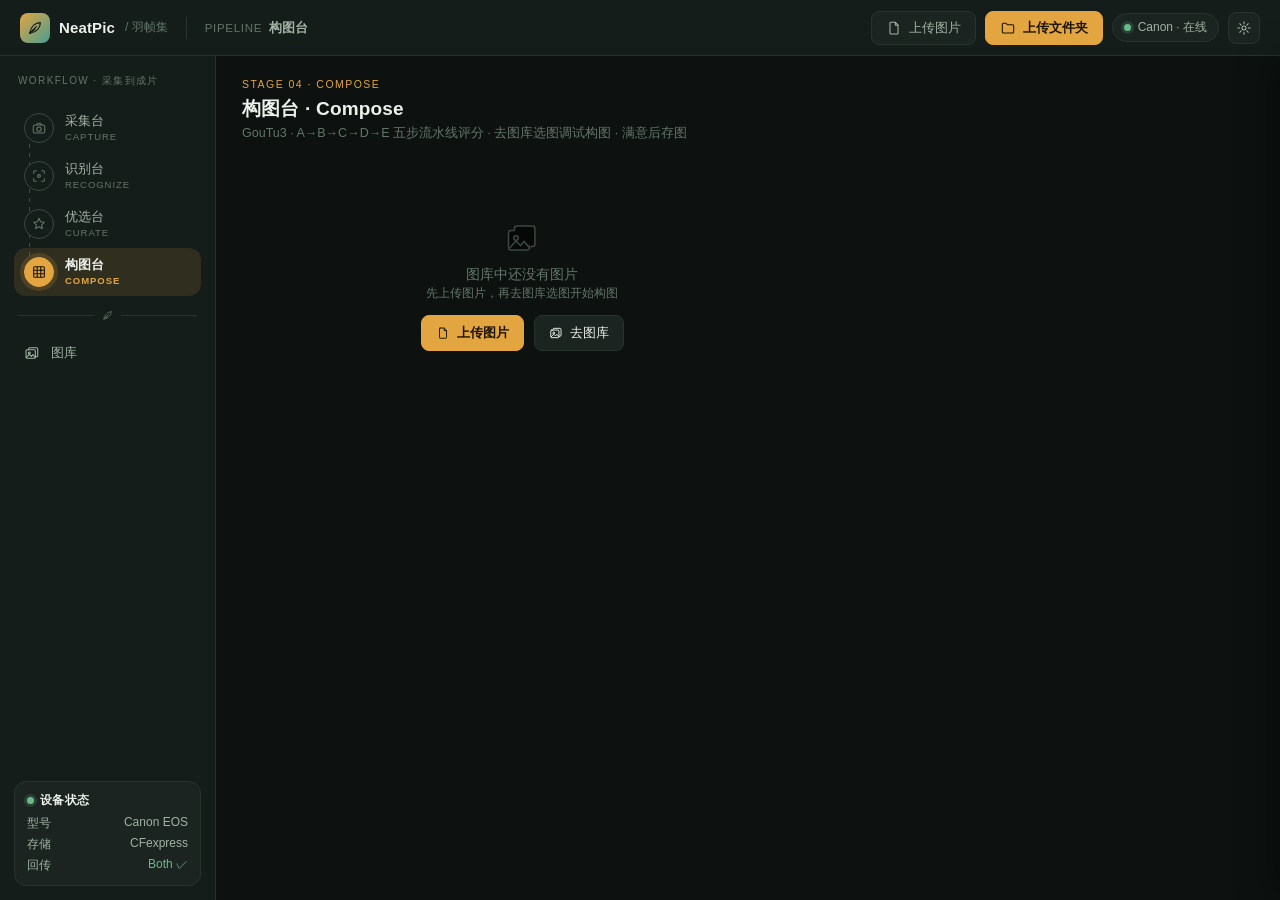
==== index.html @ 4dab313b "Refactor code structure for improved readability and maintainability" ====
<!DOCTYPE html>
<html lang="zh-CN">
<head>
<meta charset="UTF-8"/>
<meta name="viewport" content="width=device-width,initial-scale=1.0"/>
<title>NeatPic · 羽帧集</title>
<style>
:root{
  --bg:#0d1210; --surface:#151d1a; --surface-2:#1b2420; --surface-3:#222d27;
  --line:#28332e; --line-s:#3b4a42;
  --ink:#edf1ec; --ink-2:#a2b2a6; --ink-3:#63756a;
  --accent:#e2a53f; --accent-hover:#efb659; --accent-soft:rgba(226,165,63,.13); --accent-2:#4a9d92;
  --ok:#6bb98a; --warn:#e2a53f; --danger:#dd8272;
  --c-thirds:#e2735f; --c-golden:#e2a53f; --c-sym:#6bc98f; --c-diag:#5f9bd6;
  --r-sm:8px; --r-md:12px; --r-lg:18px;
  --sh1:0 1px 2px rgba(0,0,0,.35),0 8px 24px rgba(0,0,0,.38);
  --font:-apple-system,"PingFang SC","Microsoft YaHei","Segoe UI",Roboto,sans-serif;
  --mono:"SF Mono",ui-monospace,Menlo,Consolas,monospace;
}
*{box-sizing:border-box;margin:0;padding:0;}
html,body{height:100%;overflow:hidden;}
body{font-family:var(--font);background:var(--bg);color:var(--ink);font-size:14px;-webkit-font-smoothing:antialiased;}
button{font-family:inherit;cursor:pointer;border:none;background:none;color:inherit;}
input,select{font-family:inherit;}
svg{display:block;}
.ic{width:16px;height:16px;stroke:currentColor;fill:none;stroke-width:1.6;stroke-linecap:round;stroke-linejoin:round;flex-shrink:0;}
::selection{background:rgba(226,165,63,.32);color:var(--ink);}
:focus-visible{outline:2px solid var(--accent);outline-offset:2px;border-radius:4px;}
::-webkit-scrollbar{width:9px;height:9px;}
::-webkit-scrollbar-track{background:transparent;}
::-webkit-scrollbar-thumb{background:var(--surface-3);border-radius:5px;border:2px solid var(--bg);}
::-webkit-scrollbar-thumb:hover{background:var(--line-s);}
@media (prefers-reduced-motion:reduce){
  *{animation-duration:.001s!important;transition-duration:.001s!important;}
}

/* ── app shell ── */
.app{display:grid;grid-template-rows:56px 1fr;height:100vh;}

/* ── topbar ── */
.topbar{display:flex;align-items:center;gap:16px;padding:0 20px;
  background:var(--surface);border-bottom:1px solid var(--line);z-index:20;}
.brand{display:flex;align-items:center;gap:9px;text-decoration:none;color:var(--ink);}
.brand-logo{height:30px;width:auto;display:block;border-radius:7px;}
.brand-logo-fallback{width:30px;height:30px;border-radius:8px;
  background:linear-gradient(135deg,var(--accent),var(--accent-2));
  display:grid;place-items:center;color:#12180f;}
.brand-logo-fallback .ic{width:16px;height:16px;stroke:#12180f;stroke-width:1.8;}
.brand-name{font-weight:700;font-size:15px;letter-spacing:.01em;}
.brand-sub{color:var(--ink-3);font-size:12px;margin-left:1px;}
.topbar-div{width:1px;align-self:center;height:22px;background:var(--line);margin:0 2px;}
.session-tag{display:flex;align-items:center;gap:7px;font-size:11.5px;color:var(--ink-3);
  letter-spacing:.06em;text-transform:uppercase;}
.session-tag b{color:var(--ink-2);font-weight:600;letter-spacing:0;text-transform:none;font-size:13px;}

.top-r{margin-left:auto;display:flex;align-items:center;gap:9px;}
.upload-btn{display:flex;align-items:center;gap:7px;padding:7px 14px;
  border-radius:var(--r-sm);border:1px solid var(--line);background:var(--surface-2);
  color:var(--ink-2);font-size:13px;transition:.15s;}
.upload-btn:hover{border-color:var(--line-s);color:var(--ink);}
.upload-btn.pri{background:var(--accent);border-color:var(--accent);color:#1a1305;font-weight:600;}
.upload-btn.pri:hover{background:var(--accent-hover);}
.upload-btn.pri .ic{stroke:#1a1305;}
.dev-badge{display:flex;align-items:center;gap:7px;font-size:12px;color:var(--ink-2);
  background:var(--surface-2);padding:5px 11px;border-radius:999px;border:1px solid var(--line);}
.icon-btn{width:32px;height:32px;border-radius:8px;border:1px solid var(--line);
  background:var(--surface-2);color:var(--ink-2);display:grid;place-items:center;}
.icon-btn:hover{border-color:var(--line-s);color:var(--ink);}

.dot{width:7px;height:7px;border-radius:50%;background:var(--ink-3);flex-shrink:0;}
.dot.on{background:var(--ok);box-shadow:0 0 0 3px rgba(107,185,138,.18);}
.dot.busy{background:var(--warn);box-shadow:0 0 0 3px rgba(226,165,63,.2);animation:blink 1.2s infinite;}
@keyframes blink{50%{opacity:.35;}}

/* ── main ── */
.main{display:grid;grid-template-columns:216px 1fr;overflow:hidden;}

/* ── sidebar : flight-path stepper ── */
.sidebar{background:var(--surface);border-right:1px solid var(--line);
  padding:18px 14px 14px;display:flex;flex-direction:column;gap:4px;}

.rail-eyebrow{font-size:10px;letter-spacing:.14em;text-transform:uppercase;color:var(--ink-3);
  padding:0 4px 12px;}

.flow-rail{position:relative;display:flex;flex-direction:column;}
.flow-rail::before{
  content:"";position:absolute;left:15px;top:22px;bottom:22px;width:1px;
  background:repeating-linear-gradient(to bottom,var(--line-s) 0 4px,transparent 4px 9px);
}
.flow-step{display:flex;align-items:center;gap:11px;width:100%;text-align:left;
  padding:9px 6px;border-radius:var(--r-md);position:relative;z-index:1;
  color:var(--ink-3);transition:color .15s,background .15s;}
.flow-step:hover{background:var(--surface-2);color:var(--ink-2);}
.fs-node{width:30px;height:30px;border-radius:50%;flex-shrink:0;
  background:var(--surface);border:1.5px solid var(--line-s);
  display:grid;place-items:center;color:var(--ink-3);transition:.15s;}
.flow-step .ic{width:15px;height:15px;}
.fs-labels{display:flex;flex-direction:column;line-height:1.28;min-width:0;}
.fs-cn{font-size:13px;color:var(--ink-2);font-weight:500;white-space:nowrap;overflow:hidden;text-overflow:ellipsis;}
.fs-en{font-size:9.5px;letter-spacing:.1em;text-transform:uppercase;color:var(--ink-3);margin-top:1px;}

.flow-step.active{background:var(--accent-soft);}
.flow-step.active .fs-node{background:var(--accent);border-color:var(--accent);color:#1a1305;
  box-shadow:0 0 0 4px rgba(226,165,63,.16);}
.flow-step.active .fs-cn{color:var(--ink);font-weight:700;}
.flow-step.active .fs-en{color:var(--accent);}

.nav-sep{display:flex;align-items:center;gap:8px;margin:10px 4px;color:var(--line-s);}
.nav-sep::before,.nav-sep::after{content:"";flex:1;height:1px;background:var(--line);}
.nav-sep .ic{width:11px;height:11px;stroke:var(--ink-3);}

.nav-btn{display:flex;align-items:center;gap:11px;padding:9px 10px;
  border-radius:var(--r-md);color:var(--ink-2);width:100%;text-align:left;font-size:13px;}
.nav-btn .ic{width:16px;height:16px;}
.nav-btn:hover{background:var(--surface-2);color:var(--ink);}
.nav-btn.active{background:var(--accent-soft);color:var(--accent);font-weight:600;}

.sidebar .flex1{flex:1;}
.dev-card{background:var(--surface-2);border-radius:var(--r-md);
  padding:11px 12px;font-size:12px;color:var(--ink-2);border:1px solid var(--line);}
.dev-card .dct{color:var(--ink);font-weight:600;margin-bottom:7px;font-size:11.5px;
  letter-spacing:.04em;text-transform:uppercase;display:flex;align-items:center;gap:6px;}
.dcr{display:flex;justify-content:space-between;margin-top:4px;}

/* ── content ── */
.content{overflow:auto;padding:22px 26px;}
.ph{margin-bottom:18px;}
.ph .eyebrow{font-size:10.5px;letter-spacing:.14em;text-transform:uppercase;color:var(--accent);margin-bottom:6px;}
.ph h1{font-size:19px;font-weight:700;margin-bottom:3px;letter-spacing:.01em;}
.ph p{color:var(--ink-3);font-size:12.5px;}

/* ── card ── */
.card{background:var(--surface);border:1px solid var(--line);
  border-radius:var(--r-lg);box-shadow:var(--sh1);}
.card-h{padding:13px 16px;border-bottom:1px solid var(--line);
  display:flex;align-items:center;justify-content:space-between;gap:10px;}
.card-h h3{font-size:13.5px;font-weight:600;}
.card-h .hint{font-size:11.5px;color:var(--ink-3);}
.card-b{padding:15px 16px;}

/* ── buttons ── */
.btn{display:inline-flex;align-items:center;justify-content:center;gap:7px;
  padding:8px 14px;border-radius:var(--r-sm);border:1px solid var(--line);
  background:var(--surface-2);color:var(--ink);font-size:13px;transition:.15s;}
.btn:hover{border-color:var(--line-s);background:var(--surface-3);}
.btn .ic{width:14px;height:14px;}
.btn.pri{background:var(--accent);border-color:var(--accent);color:#1a1305;font-weight:600;}
.btn.pri:hover{background:var(--accent-hover);}
.btn.pri .ic{stroke:#1a1305;}
.btn.ok{background:var(--ok);border-color:var(--ok);color:#0e1f15;font-weight:600;}
.btn.ok .ic{stroke:#0e1f15;}
.btn.sm{padding:5px 10px;font-size:12px;}
.btn-row{display:flex;gap:8px;margin-top:10px;}
.btn-row .btn{flex:1;text-align:center;}

/* ── placeholder pages ── */
.placeholder{display:grid;place-items:center;height:60vh;}
.placeholder .box{text-align:center;max-width:420px;}
.placeholder .big-ic{width:44px;height:44px;stroke:var(--ink-3);stroke-width:1.3;opacity:.7;margin:0 auto 14px;}
.placeholder h2{font-size:16px;margin-bottom:7px;}
.placeholder p{color:var(--ink-3);line-height:1.75;font-size:13px;}
.placeholder code{color:var(--ink-2);background:var(--surface-2);padding:1px 6px;border-radius:5px;font-family:var(--mono);}
.tag-chip{display:inline-block;margin-top:12px;padding:4px 12px;border-radius:999px;
  background:var(--accent-soft);color:var(--accent);font-size:11.5px;border:1px solid rgba(226,165,63,.3);
  letter-spacing:.03em;}

.hidden{display:none!important;}

/* ================================================================
   图库台
   ================================================================ */
.drop-zone{
  border:2px dashed var(--line-s);border-radius:var(--r-lg);
  padding:36px 24px;text-align:center;color:var(--ink-3);font-size:13px;
  margin-bottom:18px;transition:border-color .2s,background .2s,color .2s;cursor:pointer;
}
.drop-zone:hover,.drop-zone.drag-over{
  border-color:var(--accent);background:var(--accent-soft);color:var(--accent);}
.drop-zone .dz-ic{width:32px;height:32px;margin:0 auto 8px;opacity:.75;stroke:currentColor;}
.drop-zone b{color:var(--ink-2);}
.drop-zone.drag-over b,.drop-zone:hover b{color:inherit;}

.gal-toolbar{display:flex;align-items:center;gap:10px;margin-bottom:12px;flex-wrap:wrap;}
.gal-toolbar h3{font-size:14px;font-weight:600;}
.gal-count{font-size:12px;color:var(--ink-3);}
.gal-spacer{flex:1;}
.gal-search{padding:6px 10px;border:1px solid var(--line);border-radius:var(--r-sm);
  background:var(--surface-2);font-size:12.5px;width:160px;color:var(--ink);}
.gal-search::placeholder{color:var(--ink-3);}
.gal-search:focus{outline:none;border-color:var(--accent);}

.gal-grid{
  display:grid;
  grid-template-columns:repeat(auto-fill,minmax(150px,1fr));
  gap:12px;
}
.gal-empty{grid-column:1/-1;text-align:center;padding:60px 0;color:var(--ink-3);font-size:13px;}

.gal-card{
  border-radius:var(--r-md);overflow:hidden;border:2px solid transparent;
  cursor:pointer;background:var(--surface-2);position:relative;
  box-shadow:var(--sh1);transition:border-color .15s,transform .15s;
}
.gal-card:hover{border-color:var(--line-s);transform:translateY(-1px);}
.gal-card.selected{border-color:var(--accent);}
.gal-card .gc-img{width:100%;aspect-ratio:4/3;object-fit:cover;display:block;background:var(--surface-2);}
.gal-card .gc-ph{width:100%;aspect-ratio:4/3;display:grid;place-items:center;
  font-size:11px;color:var(--ink-3);
  background:repeating-linear-gradient(45deg,var(--surface-2),var(--surface-2) 6px,var(--surface-3) 6px,var(--surface-3) 12px);}
.gal-card .gc-body{padding:7px 9px;}
.gal-card .gc-name{font-size:12px;font-weight:500;white-space:nowrap;overflow:hidden;text-overflow:ellipsis;}
.gal-card .gc-meta{font-size:11px;color:var(--ink-3);margin-top:2px;font-family:var(--mono);}
.gal-card .gc-score{position:absolute;top:6px;right:6px;
  background:rgba(13,18,16,.68);color:var(--accent);font-size:11px;font-weight:700;
  padding:2px 7px;border-radius:999px;font-family:var(--mono);border:1px solid rgba(226,165,63,.35);}
.gal-card .gc-actions{
  position:absolute;bottom:0;left:0;right:0;
  background:linear-gradient(transparent,rgba(0,0,0,.7));
  padding:18px 8px 7px;display:flex;gap:5px;
  opacity:0;transition:opacity .15s;
}
.gal-card:hover .gc-actions{opacity:1;}
.gac-btn{flex:1;padding:4px 0;border-radius:5px;font-size:11px;font-weight:600;
  color:#fff;text-align:center;border:1px solid rgba(255,255,255,.3);
  background:rgba(255,255,255,.14);cursor:pointer;display:flex;align-items:center;justify-content:center;gap:4px;}
.gac-btn:hover{background:rgba(255,255,255,.28);}
.gac-btn .ic{width:11px;height:11px;}
.gac-btn.compose{background:rgba(226,165,63,.75);border-color:var(--accent);}

/* 构图调试抽屉（图库内） */
.compose-drawer{
  position:fixed;top:56px;right:0;bottom:0;width:520px;
  background:var(--surface);border-left:1px solid var(--line);
  box-shadow:-8px 0 32px rgba(0,0,0,.4);
  z-index:100;display:flex;flex-direction:column;
  transform:translateX(100%);transition:transform .25s;
}
.compose-drawer.open{transform:translateX(0);}
.drawer-head{display:flex;align-items:center;gap:10px;padding:14px 16px;
  border-bottom:1px solid var(--line);flex-shrink:0;}
.drawer-head h3{font-size:14px;font-weight:600;flex:1;}
.drawer-body{overflow-y:auto;flex:1;padding:16px;}
.drawer-foot{padding:12px 16px;border-top:1px solid var(--line);display:flex;gap:8px;flex-shrink:0;}

.drawer-canvas-wrap{width:100%;aspect-ratio:3/2;background:var(--surface-2);
  border-radius:var(--r-md);overflow:hidden;position:relative;border:1px solid var(--line);}
#drawerCvs{width:100%;height:100%;display:block;}

.dl-section{margin-top:14px;}
.dl-title{font-size:11.5px;font-weight:600;color:var(--ink-3);margin-bottom:8px;
  letter-spacing:.06em;text-transform:uppercase;}
.scheme-row{display:flex;gap:7px;flex-wrap:wrap;}
.scheme-pill{padding:5px 11px;border-radius:999px;border:1.5px solid var(--line);
  font-size:12px;cursor:pointer;color:var(--ink-2);transition:.15s;background:var(--surface-2);}
.scheme-pill:hover{border-color:var(--line-s);color:var(--ink);}
.scheme-pill.sel{color:#12180f;border-color:transparent;font-weight:600;}
.layers-row{display:flex;gap:13px;flex-wrap:wrap;}
.layers-row label{display:flex;align-items:center;gap:5px;font-size:12.5px;
  color:var(--ink-2);cursor:pointer;}
.layers-row input{accent-color:var(--accent);}
.sl-row{margin-top:10px;}
.sl-lab{display:flex;justify-content:space-between;font-size:12px;color:var(--ink-2);margin-bottom:4px;}
.sl-lab b{font-family:var(--mono);color:var(--ink);}
input[type=range]{width:100%;accent-color:var(--accent);}

/* ================================================================
   构图台（只显示评分 + 提示 + 存图）
   ================================================================ */
.compose-page-wrap{max-width:560px;}

.score-hero{display:flex;align-items:center;gap:20px;padding:20px;
  background:var(--surface);border:1px solid var(--line);border-radius:var(--r-lg);
  box-shadow:var(--sh1);margin-bottom:16px;}
.ring-svg{flex-shrink:0;}
.hero-text .hero-num{font-size:36px;font-weight:700;font-family:var(--mono);line-height:1;}
.hero-text .hero-label{font-size:12px;color:var(--ink-3);margin-top:3px;}
.hero-text .hero-scheme{font-size:13px;color:var(--ink-2);margin-top:6px;}

.score-bars{background:var(--surface);border:1px solid var(--line);
  border-radius:var(--r-lg);box-shadow:var(--sh1);padding:16px;margin-bottom:16px;}
.score-bars h3{font-size:12.5px;font-weight:600;margin-bottom:12px;color:var(--ink-2);
  letter-spacing:.02em;}
.sbr{margin-bottom:11px;}
.sbr:last-child{margin-bottom:0;}
.sbr-top{display:flex;justify-content:space-between;font-size:12px;margin-bottom:4px;}
.sbr-name{color:var(--ink-2);}
.sbr-val{font-family:var(--mono);font-weight:600;color:var(--ink);}
.sbr-track{height:6px;background:var(--surface-3);border-radius:3px;overflow:hidden;}
.sbr-fill{height:100%;border-radius:3px;transition:width .5s;}

.conflict-banner{background:rgba(226,165,63,.1);border:1px solid rgba(226,165,63,.35);border-radius:var(--r-sm);
  padding:10px 13px;font-size:12.5px;color:#e9cb92;margin-bottom:14px;display:none;}
.conflict-banner.show{display:block;}
.conflict-banner strong{display:flex;align-items:center;gap:6px;margin-bottom:4px;color:var(--accent);}
.conflict-banner strong .ic{width:14px;height:14px;stroke:var(--accent);}
.cb-btns{display:flex;gap:7px;margin-top:7px;}
.cb-btn{padding:4px 11px;border-radius:6px;border:1px solid rgba(226,165,63,.4);
  background:var(--surface-2);color:#e9cb92;font-size:11.5px;cursor:pointer;}
.cb-btn:hover{background:var(--surface-3);}
.cb-btn.chosen{background:var(--accent);border-color:var(--accent);color:#1a1305;font-weight:600;}

.tip-card{background:var(--accent-soft);border:1px solid rgba(226,165,63,.28);border-radius:var(--r-lg);
  padding:16px;margin-bottom:16px;display:flex;align-items:flex-start;gap:12px;}
.tip-ic{width:22px;height:22px;flex-shrink:0;margin-top:1px;stroke:var(--accent);}
.tip-text{font-size:13px;color:var(--ink-2);line-height:1.7;}
.tip-text b{color:var(--accent);}
.tip-text .tip-link{display:inline-flex;align-items:center;gap:6px;margin-top:8px;
  padding:6px 14px;border-radius:var(--r-sm);background:var(--accent);color:#1a1305;
  font-size:12.5px;font-weight:600;cursor:pointer;border:none;}
.tip-text .tip-link .ic{stroke:#1a1305;width:13px;height:13px;}
.tip-text .tip-link:hover{background:var(--accent-hover);}

.no-img-tip{text-align:center;padding:60px 0;color:var(--ink-3);}
.no-img-tip .ni-ic{width:36px;height:36px;margin:0 auto 10px;opacity:.55;stroke:currentColor;}

.weight-card{background:var(--surface);border:1px solid var(--line);
  border-radius:var(--r-lg);box-shadow:var(--sh1);padding:16px;margin-bottom:16px;}
.weight-card h3{font-size:12.5px;font-weight:600;margin-bottom:12px;color:var(--ink-2);}
.w-row{margin-bottom:10px;}
.w-row:last-child{margin-bottom:0;}
.w-lab{display:flex;justify-content:space-between;font-size:12px;color:var(--ink-2);margin-bottom:4px;}
.w-lab b{font-family:var(--mono);color:var(--ink);}
</style>
</head>
<body>

<!-- ===================== 图标 sprite（隐藏） ===================== -->
<svg width="0" height="0" style="position:absolute">
  <defs>
    <symbol id="ic-feather" viewBox="0 0 24 24">
      <path d="M20 4C13 4 6 9 4 20c11-2 16-9 16-16Z"/>
      <path d="M4 20 14 10"/>
      <path d="M8.4 15.6 11.8 14.2"/>
      <path d="M6.1 17.9 9.4 16.6"/>
    </symbol>
    <symbol id="ic-capture" viewBox="0 0 24 24">
      <rect x="3.4" y="7.6" width="17.2" height="12" rx="2.2"/>
      <path d="M8.4 7.6 9.9 5h4.2l1.5 2.6"/>
      <circle cx="12" cy="13.7" r="3.3"/>
    </symbol>
    <symbol id="ic-recognize" viewBox="0 0 24 24">
      <path d="M4 8V5.6C4 4.7 4.7 4 5.6 4H8"/>
      <path d="M16 4h2.4c.9 0 1.6.7 1.6 1.6V8"/>
      <path d="M20 16v2.4c0 .9-.7 1.6-1.6 1.6H16"/>
      <path d="M8 20H5.6C4.7 20 4 19.3 4 18.4V16"/>
      <circle cx="12" cy="12" r="2.1"/>
    </symbol>
    <symbol id="ic-curate" viewBox="0 0 24 24">
      <path d="M12 3.4 14.4 8.6 20 9.3 15.9 13.2 17 18.8 12 16 7 18.8 8.1 13.2 4 9.3 9.6 8.6Z"/>
    </symbol>
    <symbol id="ic-compose" viewBox="0 0 24 24">
      <rect x="4" y="4" width="16" height="16" rx="1.6"/>
      <path d="M9.3 4v16M14.7 4v16M4 9.3h16M4 14.7h16"/>
      <circle cx="14.7" cy="9.3" r="1.3" fill="currentColor" stroke="none"/>
    </symbol>
    <symbol id="ic-gallery" viewBox="0 0 24 24">
      <rect x="3" y="7" width="14" height="13" rx="1.6"/>
      <path d="M7 7V5.6c0-.9.7-1.6 1.6-1.6H19c.9 0 1.6.7 1.6 1.6V16c0 .9-.7 1.6-1.6 1.6h-1.4"/>
      <circle cx="8" cy="12" r="1.5"/>
      <path d="M3.7 18.6 8 14l3 3 2.4-2.7 3.6 4.2"/>
    </symbol>
    <symbol id="ic-settings" viewBox="0 0 24 24">
      <circle cx="12" cy="12" r="3"/>
      <path d="M12 2.5v3M12 18.5v3M21.5 12h-3M5.5 12h-3M18.4 5.6l-2.1 2.1M7.7 16.3l-2.1 2.1M18.4 18.4l-2.1-2.1M7.7 7.7 5.6 5.6"/>
    </symbol>
    <symbol id="ic-file" viewBox="0 0 24 24">
      <path d="M7 3.5h7l4 4V20a1 1 0 0 1-1 1H7a1 1 0 0 1-1-1V4.5a1 1 0 0 1 1-1Z"/>
      <path d="M14 3.5V8h4"/>
    </symbol>
    <symbol id="ic-folder" viewBox="0 0 24 24">
      <path d="M3.5 6.5A1.5 1.5 0 0 1 5 5h4l2 2h8a1.5 1.5 0 0 1 1.5 1.5V18A1.5 1.5 0 0 1 19 19.5H5A1.5 1.5 0 0 1 3.5 18Z"/>
    </symbol>
    <symbol id="ic-warn" viewBox="0 0 24 24">
      <path d="M12 3.4 21.6 20H2.4Z"/>
      <path d="M12 9.4v4.2M12 16.6h.01"/>
    </symbol>
    <symbol id="ic-tip" viewBox="0 0 24 24">
      <path d="M9 18h6M10 21h4"/>
      <path d="M12 3a6 6 0 0 0-3.5 10.9c.6.45.9 1.1.9 1.85V16h5.2v-.25c0-.75.3-1.4.9-1.85A6 6 0 0 0 12 3Z"/>
    </symbol>
    <symbol id="ic-save" viewBox="0 0 24 24">
      <path d="M5 4h11l3 3v13H5Z"/>
      <path d="M8 4v5h7V4M8 14h8v6H8Z"/>
    </symbol>
    <symbol id="ic-json" viewBox="0 0 24 24">
      <path d="M7 3.5h7l4 4V20a1 1 0 0 1-1 1H7a1 1 0 0 1-1-1V4.5a1 1 0 0 1 1-1Z"/>
      <path d="M9.3 14.3c-1 .5-1 2 0 2.5M14.7 14.3c1 .5 1 2 0 2.5"/>
    </symbol>
    <symbol id="ic-trash" viewBox="0 0 24 24">
      <path d="M5 7h14M9 7V5a1 1 0 0 1 1-1h4a1 1 0 0 1 1 1v2M7 7l1 13a1 1 0 0 0 1 1h6a1 1 0 0 0 1-1l1-13"/>
    </symbol>
    <symbol id="ic-inbox" viewBox="0 0 24 24">
      <path d="M4 13v6a1 1 0 0 0 1 1h14a1 1 0 0 0 1-1v-6"/>
      <path d="M12 3v10M8.5 10 12 13.5 15.5 10"/>
    </symbol>
    <symbol id="ic-target" viewBox="0 0 24 24">
      <circle cx="12" cy="12" r="7.5"/>
      <circle cx="12" cy="12" r="2"/>
      <path d="M12 2v3M12 19v3M2 12h3M19 12h3"/>
    </symbol>
    <symbol id="ic-arrow-right" viewBox="0 0 24 24">
      <path d="M4 12h15M13 6l6 6-6 6"/>
    </symbol>
  </defs>
</svg>

<div class="app">

<!-- ===================== 顶栏 ===================== -->
<header class="topbar">
  <a class="brand" href="#" onclick="return false">
    <img class="brand-logo" id="logoImg" src="../../logo.png" alt="NeatPic"
      onerror="this.style.display='none';document.getElementById('logoFallback').style.display='grid'">
    <div class="brand-logo-fallback" id="logoFallback" style="display:none">
      <svg class="ic"><use href="#ic-feather"/></svg>
    </div>
    <span class="brand-name">NeatPic</span>
    <span class="brand-sub">/ 羽帧集</span>
  </a>

  <div class="topbar-div"></div>
  <div class="session-tag">Pipeline <b id="topStageLabel">构图台</b></div>

  <div class="top-r">
    <button class="upload-btn" id="btnUploadFiles" title="上传图片">
      <svg class="ic"><use href="#ic-file"/></svg>上传图片
    </button>
    <button class="upload-btn pri" id="btnUploadFolder" title="上传文件夹">
      <svg class="ic"><use href="#ic-folder"/></svg>上传文件夹
    </button>
    <input type="file" id="fileInput" accept="image/*" multiple style="display:none">
    <input type="file" id="folderInput" webkitdirectory accept="image/*" style="display:none">

    <div class="dev-badge"><span class="dot on"></span>Canon · 在线</div>
    <button class="icon-btn" title="设置"><svg class="ic"><use href="#ic-settings"/></svg></button>
  </div>
</header>

<div class="main">

<!-- ===================== 侧栏：流水线 flight-path ===================== -->
<nav class="sidebar">
  <div class="rail-eyebrow">Workflow · 采集到成片</div>
  <div class="flow-rail">
    <button class="nav-btn flow-step" data-page="capture">
      <span class="fs-node"><svg class="ic"><use href="#ic-capture"/></svg></span>
      <span class="fs-labels"><span class="fs-cn">采集台</span><span class="fs-en">Capture</span></span>
    </button>
    <button class="nav-btn flow-step" data-page="recognize">
      <span class="fs-node"><svg class="ic"><use href="#ic-recognize"/></svg></span>
      <span class="fs-labels"><span class="fs-cn">识别台</span><span class="fs-en">Recognize</span></span>
    </button>
    <button class="nav-btn flow-step" data-page="curate">
      <span class="fs-node"><svg class="ic"><use href="#ic-curate"/></svg></span>
      <span class="fs-labels"><span class="fs-cn">优选台</span><span class="fs-en">Curate</span></span>
    </button>
    <button class="nav-btn flow-step active" data-page="compose">
      <span class="fs-node"><svg class="ic"><use href="#ic-compose"/></svg></span>
      <span class="fs-labels"><span class="fs-cn">构图台</span><span class="fs-en">Compose</span></span>
    </button>
  </div>

  <div class="nav-sep"><svg class="ic"><use href="#ic-feather"/></svg></div>

  <button class="nav-btn" data-page="gallery">
    <svg class="ic"><use href="#ic-gallery"/></svg>图库
  </button>

  <div class="flex1"></div>
  <div class="dev-card">
    <div class="dct"><span class="dot on"></span>设备状态</div>
    <div class="dcr"><span>型号</span><span>Canon EOS</span></div>
    <div class="dcr"><span>存储</span><span>CFexpress</span></div>
    <div class="dcr"><span>回传</span><span style="color:var(--ok)">Both ✓</span></div>
  </div>
</nav>

<!-- ===================== 内容区 ===================== -->
<main class="content">

  <!-- ======== 构图台 ======== -->
  <section id="page-compose">
    <div class="ph">
      <div class="eyebrow">Stage 04 · Compose</div>
      <h1>构图台 · Compose</h1>
      <p>GouTu3 · A→B→C→D→E 五步流水线评分 · 去图库选图调试构图 · 满意后存图</p>
    </div>

    <div class="compose-page-wrap">

      <!-- 无图时提示 -->
      <div id="composeNoImg">
        <div class="no-img-tip">
          <svg class="ni-ic"><use href="#ic-gallery"/></svg>
          <div>图库中还没有图片<br><small>先上传图片，再去图库选图开始构图</small></div>
          <div style="margin-top:14px;display:flex;gap:10px;justify-content:center;">
            <button class="btn pri" id="cGoUpload"><svg class="ic"><use href="#ic-file"/></svg>上传图片</button>
            <button class="btn" id="cGoGallery"><svg class="ic"><use href="#ic-gallery"/></svg>去图库</button>
          </div>
        </div>
      </div>

      <!-- 有图时显示 -->
      <div id="composeHasImg" class="hidden">

        <!-- 冲突 banner（步骤 C） -->
        <div class="conflict-banner" id="conflictBanner">
          <strong><svg class="ic"><use href="#ic-warn"/></svg><span id="conflictTitle">色相差异检测（步骤 C）</span></strong>
          <span id="conflictDesc"></span>
          <div class="cb-btns">
            <button class="cb-btn" id="cbTrad">保留传统分类</button>
            <button class="cb-btn" id="cbAI">接受 AI 分类</button>
            <button class="cb-btn" id="cbSkip">跳过</button>
          </div>
        </div>

        <!-- 综合分 -->
        <div class="score-hero">
          <svg class="ring-svg" width="72" height="72" viewBox="0 0 72 72">
            <circle cx="36" cy="36" r="28" fill="none" stroke="var(--line)" stroke-width="7"/>
            <circle id="ringArc" cx="36" cy="36" r="28" fill="none"
              stroke="var(--accent)" stroke-width="7" stroke-linecap="round"
              stroke-dasharray="175.9" stroke-dashoffset="175.9"
              transform="rotate(-90 36 36)" style="transition:stroke-dashoffset .5s;"/>
          </svg>
          <div class="hero-text">
            <div class="ring-num" id="heroNum" style="font-size:36px;font-weight:700;font-family:var(--mono);">—</div>
            <div style="font-size:12px;color:var(--ink-3);margin-top:3px;">综合分 / 100</div>
            <div style="font-size:13px;color:var(--ink-2);margin-top:6px;" id="heroScheme">—</div>
            <div style="font-size:11.5px;color:var(--ink-3);margin-top:3px;" id="heroImg">—</div>
          </div>
        </div>

        <!-- 三分项 -->
        <div class="score-bars">
          <h3>三维度评分（GouTu3 compute_score）</h3>
          <div class="sbr">
            <div class="sbr-top"><span class="sbr-name">① 锚点位置（九宫格命中 ×0.3）</span><span class="sbr-val" id="scPos">—</span></div>
            <div class="sbr-track"><div class="sbr-fill" id="scPosBar" style="width:0;background:var(--c-thirds)"></div></div>
          </div>
          <div class="sbr">
            <div class="sbr-top"><span class="sbr-name">② 色彩比例（0.6/0.3/0.1 ×0.4）</span><span class="sbr-val" id="scRatio">—</span></div>
            <div class="sbr-track"><div class="sbr-fill" id="scRatioBar" style="width:0;background:var(--c-golden)"></div></div>
          </div>
          <div class="sbr">
            <div class="sbr-top"><span class="sbr-name">③ 同类色相一致性（×0.3）</span><span class="sbr-val" id="scCons">—</span></div>
            <div class="sbr-track"><div class="sbr-fill" id="scConsBar" style="width:0;background:var(--c-sym)"></div></div>
          </div>
        </div>

        <!-- 权重 -->
        <div class="weight-card">
          <h3>权重调节（实时重算）</h3>
          <div class="w-row">
            <div class="w-lab"><span>锚点位置</span><b id="wPosD">0.30</b></div>
            <input type="range" id="wPos" min="0" max="100" value="30">
          </div>
          <div class="w-row">
            <div class="w-lab"><span>色彩比例</span><b id="wRatioD">0.40</b></div>
            <input type="range" id="wRatio" min="0" max="100" value="40">
          </div>
          <div class="w-row">
            <div class="w-lab"><span>色相一致性</span><b id="wConsD">0.30</b></div>
            <input type="range" id="wCons" min="0" max="100" value="30">
          </div>
        </div>

        <!-- 提示 -->
        <div class="tip-card">
          <svg class="tip-ic"><use href="#ic-tip"/></svg>
          <div class="tip-text">
            想调整构图方案、切换背景图、调整主体占比？<br>
            <b>去图库</b>选图后点击「调试构图」，右侧抽屉即可实时预览四种方案并调参。
            <br>
            <button class="tip-link" id="tipGoGallery"><svg class="ic"><use href="#ic-gallery"/></svg>去图库调试构图</button>
          </div>
        </div>

        <!-- 存图 -->
        <div class="btn-row" style="max-width:340px;">
          <button class="btn ok" id="btnSaveImg"><svg class="ic"><use href="#ic-save"/></svg>存图（导出当前构图 PNG）</button>
          <button class="btn" id="btnSaveJson"><svg class="ic"><use href="#ic-json"/></svg>导出 info.json</button>
        </div>

      </div>
    </div>
  </section>

  <!-- ======== 图库台 ======== -->
  <section id="page-gallery" class="hidden">
    <div class="ph">
      <div class="eyebrow">Library</div>
      <h1>图库 · Gallery</h1>
      <p>管理所有上传的图片 · 单击选图 · 点「调试构图」打开构图抽屉</p>
    </div>

    <!-- 拖拽上传区 -->
    <div class="drop-zone" id="dropZone">
      <svg class="dz-ic"><use href="#ic-inbox"/></svg>
      <div><b>拖拽图片或文件夹到这里</b>，或点击上方按钮上传</div>
      <div style="margin-top:5px;font-size:12px;">支持 JPG / PNG / WEBP · 可批量</div>
    </div>

    <!-- 工具栏 -->
    <div class="gal-toolbar">
      <h3>全部图片</h3>
      <span class="gal-count" id="galCount">0 张</span>
      <div class="gal-spacer"></div>
      <input class="gal-search" id="galSearch" type="search" placeholder="搜索文件名…">
      <button class="btn sm" id="galClearAll"><svg class="ic"><use href="#ic-trash"/></svg>清空图库</button>
    </div>

    <!-- 网格 -->
    <div class="gal-grid" id="galGrid">
      <div class="gal-empty" id="galEmpty">还没有图片，点击上方「上传图片」或拖拽到上面添加</div>
    </div>
  </section>

  <!-- ======== 占位台 ======== -->
  <section id="page-capture" class="hidden">
    <div class="placeholder"><div class="box">
      <svg class="big-ic"><use href="#ic-capture"/></svg><h2>采集台 · Capture</h2>
      <p>对接 <code>camctrl.cpp</code>（佳能 EDSDK）：设备会话、预录开关、实时检测、自动触发与照片回传队列。</p>
      <span class="tag-chip">下一阶段实现</span>
    </div></div>
  </section>
  <section id="page-recognize" class="hidden">
    <div class="placeholder"><div class="box">
      <svg class="big-ic"><use href="#ic-recognize"/></svg><h2>识别台 · Recognize</h2>
      <p>对接 ResNet50（<code>bird_classification_v2.ipynb</code>）：Top-3 鸟种置信度、一键建库。</p>
      <span class="tag-chip">下一阶段实现</span>
    </div></div>
  </section>
  <section id="page-curate" class="hidden">
    <div class="placeholder"><div class="box">
      <svg class="big-ic"><use href="#ic-curate"/></svg><h2>优选台 · Curate</h2>
      <p>美学评分可视化、权重实时重算、批量优选。</p>
      <span class="tag-chip">下一阶段实现</span>
    </div></div>
  </section>

</main>
</div>
</div>

<!-- ===================== 构图调试抽屉 ===================== -->
<div class="compose-drawer" id="composeDrawer">
  <div class="drawer-head">
    <h3 id="drawerTitle">调试构图</h3>
    <button class="btn sm" id="drawerClose">✕ 关闭</button>
  </div>
  <div class="drawer-body">
    <!-- 画布 -->
    <div class="drawer-canvas-wrap">
      <canvas id="drawerCvs" width="900" height="600"></canvas>
    </div>

    <!-- 方案 -->
    <div class="dl-section">
      <div class="dl-title">构图方案</div>
      <div class="scheme-row" id="drawerSchemes"></div>
    </div>

    <!-- 图层 -->
    <div class="dl-section">
      <div class="dl-title">图层显示</div>
      <div class="layers-row">
        <label><input type="checkbox" id="dlyLines" checked>构图线</label>
        <label><input type="checkbox" id="dlyAnchor" checked>锚点</label>
        <label><input type="checkbox" id="dlyBlocks">色块</label>
        <label><input type="checkbox" id="dlyGrid">留白</label>
      </div>
    </div>

    <!-- 主体占比 -->
    <div class="dl-section">
      <div class="dl-title">主体目标占比</div>
      <div class="sl-row">
        <div class="sl-lab"><span>占比</span><b id="dRatioD">1/5</b></div>
        <input type="range" id="dRatio" min="8" max="35" value="20">
      </div>
    </div>

    <!-- 评分小展示 -->
    <div class="dl-section">
      <div class="dl-title">当前评分</div>
      <div id="drawerScoreKV" style="font-size:12px;color:var(--ink-2);font-family:var(--mono);line-height:2;"></div>
    </div>
  </div>
  <div class="drawer-foot">
    <button class="btn pri" id="drawerSave" style="flex:1"><svg class="ic"><use href="#ic-save"/></svg>存图（导出 PNG）</button>
    <button class="btn" id="drawerSaveJson"><svg class="ic"><use href="#ic-json"/></svg>导出 info.json</button>
    <button class="btn ok" id="drawerToCompose"><svg class="ic"><use href="#ic-arrow-right"/></svg>同步到构图台</button>
  </div>
</div>

<script>
/* ============================================================
   GouTu3 算法（严格对齐 notebook，不新增）
   A 传统色块 → B mock AI → C 色相差冲突 → D finalize → E evaluate
   ============================================================ */
const PHI = 1.618;

function classifyHue(h){
  const d=h*2;
  if(d<15||d>=345) return "Red";
  if(d<45)  return "Orange/Yellow";
  if(d<165) return "Green";
  if(d<255) return "Blue";
  return "Purple";
}

/* A: 像素级 HSV 色块统计 */
function traditionalBlocks(imgEl, W, H){
  const off=document.createElement('canvas'); off.width=W; off.height=H;
  const oc=off.getContext('2d'); oc.drawImage(imgEl,0,0,W,H);
  const data=oc.getImageData(0,0,W,H).data;

  function rgbToHsv(r,g,b){
    r/=255;g/=255;b/=255;
    const mx=Math.max(r,g,b),mn=Math.min(r,g,b),d=mx-mn;
    let h=0,s=mx===0?0:d/mx,v=mx;
    if(d>0){
      if(mx===r)      h=((g-b)/d)%6;
      else if(mx===g) h=(b-r)/d+2;
      else            h=(r-g)/d+4;
      h=Math.round(h*30); if(h<0)h+=180;
    }
    return [h,Math.round(s*255),Math.round(v*255)];
  }

  const groups={};
  for(let y=0;y<H;y++) for(let x=0;x<W;x++){
    const i=(y*W+x)*4;
    const [h,s,v]=rgbToHsv(data[i],data[i+1],data[i+2]);
    if(s<30) continue;
    const cat=classifyHue(h);
    if(!groups[cat]) groups[cat]={cat,hSum:0,sSum:0,vSum:0,cnt:0,
      minX:W,maxX:0,minY:H,maxY:0};
    const g=groups[cat];
    g.hSum+=h;g.sSum+=s;g.vSum+=v;g.cnt++;
    if(x<g.minX)g.minX=x;if(x>g.maxX)g.maxX=x;
    if(y<g.minY)g.minY=y;if(y>g.maxY)g.maxY=y;
  }

  const blocks=[];
  Object.values(groups).forEach(g=>{
    if(g.cnt<100) return;
    const n=g.cnt;
    const mh=g.hSum/n,ms=g.sSum/n,mv=g.vSum/n;
    const cx=(g.minX+g.maxX)/2,cy=(g.minY+g.maxY)/2;
    blocks.push({
      color:g.cat, hue:mh, sat:ms/255, val:mv/255, area:n,
      center:[cx/W,cy/H],
      bbox:[g.minX/W,g.minY/H,(g.maxX-g.minX)/W,(g.maxY-g.minY)/H],
    });
  });
  return blocks;
}

/* B: mock AI regions */
function mockAiRegions(blocks){
  if(!blocks.length) return [];
  const sorted=[...blocks].sort((a,b)=>(b.sat-a.sat)*0.6+(b.area-a.area)/1e5*0.4);
  const bird=sorted[0];
  return [{class_name:'bird',hsv_mean:[bird.hue,bird.sat*255,bird.val*255],area:bird.area}];
}

/* C: hue_difference */
function hueDiff(h1,h2){ const d=Math.abs(h1-h2); return Math.min(d,180-d); }
function detectConflicts(blocks,aiR,thr=10){
  const out=[];
  blocks.forEach((b,ti)=>{
    aiR.forEach(ar=>{
      const d=hueDiff(b.hue,ar.hsv_mean[0]);
      if(d>thr) out.push({ti,blockColor:b.color,aiClass:ar.class_name,diff:d.toFixed(1)});
    });
  });
  return out;
}

/* D: finalize（透传） */
function finalizeBlocks(b){ return b; }

/* E: compute_score */
function computeScore(blocks, weights){
  if(!blocks.length) return {pos:0,ratio:0,cons:0,total:0,anchors:[]};
  const sorted=[...blocks].sort((a,b)=>{
    if(Math.abs(b.sat-a.sat)>0.01) return b.sat-a.sat;
    if(Math.abs(a.val-b.val)>0.01) return a.val-b.val;
    return b.area-a.area;
  });
  const anchors=sorted.slice(0,3);
  const cross=[[1/3,1/3],[2/3,1/3],[1/3,2/3],[2/3,2/3]];
  const thr=Math.hypot(1,1)*0.1;
  let good=0;
  anchors.forEach(b=>{
    const [cx,cy]=b.center;
    for(const [px,py] of cross){
      if(Math.hypot(cx-px,cy-py)<=thr){good++;break;}
    }
  });
  const posScore=(good/3)*100;

  const colorArea={};
  blocks.forEach(b=>{colorArea[b.color]=(colorArea[b.color]||0)+b.area;});
  const top3=Object.entries(colorArea).sort((a,b)=>b[1]-a[1]).slice(0,3);
  let ratioScore=0;
  if(top3.length>=3){
    const tot=top3.reduce((s,x)=>s+x[1],0);
    const err=top3.map((x,i)=>Math.abs(x[1]/tot-[0.6,0.3,0.1][i])).reduce((s,v)=>s+v,0);
    ratioScore=Math.max(0,100-err*100);
  }

  const colorHues={};
  blocks.forEach(b=>{ if(!colorHues[b.color])colorHues[b.color]=[]; colorHues[b.color].push(b.hue); });
  function hueStd(hs){
    if(hs.length<2) return 0;
    const angs=hs.map(h=>h*(Math.PI/90));
    const re=angs.reduce((s,a)=>s+Math.cos(a),0)/angs.length;
    const im=angs.reduce((s,a)=>s+Math.sin(a),0)/angs.length;
    const avg=Math.atan2(im,re);
    const diffs=angs.map(a=>{let d=Math.abs(a-avg);if(d>Math.PI)d=2*Math.PI-d;return d;});
    return Math.sqrt(diffs.reduce((s,d)=>s+d*d,0)/diffs.length)*(180/Math.PI);
  }
  const consArr=Object.values(colorHues).map(hs=>100*(1-hueStd(hs)/180));
  const consScore=consArr.length?consArr.reduce((s,x)=>s+x,0)/consArr.length:0;

  const w=weights||{pos:0.3,ratio:0.4,cons:0.3};
  return {
    pos:Math.round(posScore), ratio:Math.round(ratioScore),
    cons:Math.round(consScore), anchors,
    total:Math.round(w.pos*posScore+w.ratio*ratioScore+w.cons*consScore),
  };
}

/* 构图方案位置 */
function buildSchemes(){
  const cx=0.5,cy=0.5,diagN=Math.hypot(0.5,0.5);
  const tPts=[[1/3,1/3],[2/3,1/3],[1/3,2/3],[2/3,2/3]];
  let tB=tPts[0],tSc=-1;
  tPts.forEach(p=>{const s=Math.hypot(p[0]-cx,p[1]-cy)/diagN;if(s>tSc){tSc=s;tB=p;}});
  const gx=1/PHI,gy=1/PHI;
  const gPts=[[gx,gy],[1-gx,gy],[gx,1-gy],[1-gx,1-gy]];
  let gB=gPts[0],gSc=-1;
  gPts.forEach(p=>{const mx=Math.abs(p[0]-cx)/.5,my=Math.abs(p[1]-cy)/.5;
    const s=(mx+my)/2;if(s>gSc){gSc=s;gB=p;}});
  const sOpts=[{p:[.5,1/3],t:"vertical",d:"垂直对称"},{p:[1/3,.5],t:"horizontal",d:"水平对称"},{p:[.5,.5],t:"central",d:"中心对称"}];
  let sB=sOpts[0],sSc=-1;
  sOpts.forEach(o=>{let s=1-Math.hypot(o.p[0]-cx,o.p[1]-cy)/diagN;if(o.t==="central")s*=1.2;if(s>sSc){sSc=s;sB=o;}});
  const rs=[0.3,0.4,0.6,0.7];let dB=[0.3,0.3],dSc=-1;
  rs.forEach(r=>{const x=r,y=r;const e=Math.min(x,1-x,y,1-y)/.5;const dy=Math.abs(x-y);
    const s=e*.6+dy*.4;if(s>dSc){dSc=s;dB=[x,y];}});
  const C=(v)=>getComputedStyle(document.documentElement).getPropertyValue(v).trim();
  return {
    thirds:  {name:"三分法",  color:C('--c-thirds'), score:tSc, pos:tB},
    golden:  {name:"黄金分割",color:C('--c-golden'), score:gSc, pos:gB},
    symmetry:{name:"对称",    color:C('--c-sym'),    score:sSc, pos:sB.p, sym:sB.t},
    diagonal:{name:"对角线",  color:C('--c-diag'),   score:dSc, pos:dB},
  };
}

/* ============================================================
   图库状态
   ============================================================ */
// 每张图: {id, name, dataURL, el(Image), blocks, score, scheme, ratio}
const GALLERY = [];
let galNextId = 1;

function addImages(files){
  const proms=[];
  for(const f of files){
    if(!f.type.startsWith('image/')) continue;
    proms.push(new Promise(res=>{
      const reader=new FileReader();
      reader.onload=e=>{
        const dataURL=e.target.result;
        const img=new Image();
        img.onload=()=>{
          const id='img'+(galNextId++);
          const blocks=traditionalBlocks(img,img.naturalWidth,img.naturalHeight);
          const aiR=mockAiRegions(blocks);
          const conflicts=detectConflicts(blocks,aiR,10);
          const final=finalizeBlocks(blocks);
          const score=computeScore(final,{pos:.3,ratio:.4,cons:.3});
          GALLERY.push({id,name:f.name,dataURL,el:img,blocks,conflicts,
            conflictChoice:{},conflictIdx:0,score,scheme:'thirds',ratio:20});
          res();
        };
        img.src=dataURL;
      };
      reader.readAsDataURL(f);
    }));
  }
  return Promise.all(proms);
}

/* ============================================================
   图库渲染
   ============================================================ */
function renderGallery(filter){
  const grid=document.getElementById('galGrid');
  const q=(filter||'').toLowerCase();
  const list=q?GALLERY.filter(m=>m.name.toLowerCase().includes(q)):GALLERY;
  document.getElementById('galCount').textContent=list.length+' 张';
  if(!list.length){
    grid.innerHTML='<div class="gal-empty" id="galEmpty">还没有图片，点击上方「上传图片」或拖拽到上面添加</div>';
    return;
  }
  grid.innerHTML=list.map(m=>`
    <div class="gal-card" data-id="${m.id}">
      <img class="gc-img" src="${m.dataURL}" alt="${m.name}" loading="lazy">
      <div class="gc-body">
        <div class="gc-name" title="${m.name}">${m.name}</div>
        <div class="gc-meta">${m.score?m.score.total+' 分':'—'}</div>
      </div>
      <span class="gc-score">${m.score?m.score.total:'—'}</span>
      <div class="gc-actions">
        <div class="gac-btn compose" data-id="${m.id}"><svg class="ic"><use href="#ic-compose"/></svg>调试构图</div>
        <div class="gac-btn" data-del="${m.id}"><svg class="ic"><use href="#ic-trash"/></svg></div>
      </div>
    </div>
  `).join('');

  // 绑定点击
  grid.querySelectorAll('.gac-btn.compose').forEach(btn=>{
    btn.onclick=e=>{e.stopPropagation();openDrawer(btn.dataset.id);};
  });
  grid.querySelectorAll('[data-del]').forEach(btn=>{
    btn.onclick=e=>{e.stopPropagation();deleteImg(btn.dataset.del);};
  });
}

function deleteImg(id){
  const idx=GALLERY.findIndex(m=>m.id===id);
  if(idx>=0){GALLERY.splice(idx,1);renderGallery();}
  if(S.currentId===id){S.currentId=null;syncComposePage();}
}

/* ============================================================
   构图抽屉
   ============================================================ */
const DCV=document.getElementById('drawerCvs');
const DCTX=DCV.getContext('2d');
const DW=DCV.width,DH=DCV.height;

const DS={
  imgId:null, scheme:'thirds', ratio:20,
  layers:{lines:true,anchor:true,blocks:false,grid:false},
};

function openDrawer(id){
  const m=GALLERY.find(x=>x.id===id);
  if(!m) return;
  DS.imgId=id; DS.scheme=m.scheme||'thirds'; DS.ratio=m.ratio||20;
  document.getElementById('drawerTitle').textContent='调试构图 · '+m.name;
  document.getElementById('dRatio').value=DS.ratio;
  document.getElementById('dRatioD').textContent='1/'+(100/DS.ratio).toFixed(1);
  buildDrawerSchemes();
  document.getElementById('composeDrawer').classList.add('open');
  drawerRender();
}
function closeDrawer(){ document.getElementById('composeDrawer').classList.remove('open'); }

function buildDrawerSchemes(){
  const schemes=buildSchemes();
  const order=['thirds','golden','symmetry','diagonal'];
  document.getElementById('drawerSchemes').innerHTML=order.map(k=>{
    const s=schemes[k];
    return `<span class="scheme-pill${k===DS.scheme?' sel':''}"
      data-k="${k}" style="${k===DS.scheme?'background:'+s.color+';':''}"
    >${s.name} ${s.score.toFixed(2)}</span>`;
  }).join('');
  document.querySelectorAll('.scheme-pill').forEach(el=>{
    el.onclick=()=>{DS.scheme=el.dataset.k;buildDrawerSchemes();drawerRender();};
  });
}

function drawerRender(){
  const m=GALLERY.find(x=>x.id===DS.imgId);
  if(!m) return;
  const schemes=buildSchemes();
  const sc=schemes[DS.scheme];
  DCTX.clearRect(0,0,DW,DH);
  drawCoverCtx(DCTX,m.el,DW,DH);
  if(DS.layers.blocks) drawBlocksCtx(DCTX,m.blocks,DW,DH);
  if(DS.layers.bird||true){
    const [px,py]=sc.pos;
    const tArea=(DS.ratio/100)*DW*DH;
    const ar=m.el.naturalWidth/m.el.naturalHeight;
    const bh=Math.sqrt(tArea/ar),bw=bh*ar;
    const x=px*DW-bw/2,y=py*DH-bh/2;
    DCTX.save();
    DCTX.shadowColor='rgba(0,0,0,.22)';DCTX.shadowBlur=16;DCTX.shadowOffsetY=5;
    roundClipCtx(DCTX,m.el,x,y,bw,bh,10,DW,DH);
    DCTX.restore();
  }
  if(DS.layers.grid){
    const mg=Math.min(DW,DH)*.1;
    DCTX.strokeStyle='rgba(255,255,255,.28)';DCTX.lineWidth=1;
    DCTX.strokeRect(mg,mg,DW-2*mg,DH-2*mg);
  }
  if(DS.layers.lines) drawLinesCtx(DCTX,sc,DS.scheme,DW,DH);
  if(DS.layers.anchor && m.score && m.score.anchors){
    m.score.anchors.forEach((b,i)=>{
      const [cx,cy]=b.center;
      DCTX.fillStyle=sc.color;
      DCTX.beginPath();DCTX.arc(cx*DW,cy*DH,i===0?8:6,0,7);DCTX.fill();
      DCTX.strokeStyle='#fff';DCTX.lineWidth=2;DCTX.stroke();
    });
  }
  // 评分 kv
  const sc2=m.score;
  document.getElementById('drawerScoreKV').innerHTML=sc2?
    `综合 <b>${sc2.total}</b> · 锚点 <b>${sc2.pos}</b> · 比例 <b>${sc2.ratio}</b> · 一致性 <b>${sc2.cons}</b><br>方案 <b>${schemes[DS.scheme].name}</b> (${schemes[DS.scheme].score.toFixed(2)})`:
    '—';
}

/* ============================================================
   Canvas 工具函数
   ============================================================ */
function drawCoverCtx(c,img,W,H){
  const ar=img.naturalWidth/img.naturalHeight,cr=W/H;
  let dw,dh,dx,dy;
  if(ar>cr){dh=H;dw=H*ar;dx=(W-dw)/2;dy=0;}
  else{dw=W;dh=W/ar;dx=0;dy=(H-dh)/2;}
  c.drawImage(img,dx,dy,dw,dh);
}
function roundClipCtx(c,img,x,y,w,h,r,W,H){
  c.save();
  c.beginPath();
  c.moveTo(x+r,y);c.arcTo(x+w,y,x+w,y+h,r);c.arcTo(x+w,y+h,x,y+h,r);
  c.arcTo(x,y+h,x,y,r);c.arcTo(x,y,x+w,y,r);c.closePath();c.clip();
  const ar=img.naturalWidth/img.naturalHeight,tr=w/h;
  let dw,dh,dx,dy;
  if(ar>tr){dh=h;dw=h*ar;dx=x-(dw-w)/2;dy=y;}
  else{dw=w;dh=w/ar;dx=x;dy=y-(dh-h)/2;}
  c.drawImage(img,dx,dy,dw,dh);c.restore();
}
const BLOCK_CLR={"Red":"rgba(255,77,77,.32)","Orange/Yellow":"rgba(255,165,0,.32)",
  "Green":"rgba(60,179,113,.32)","Blue":"rgba(65,105,225,.32)","Purple":"rgba(147,112,219,.32)"};
function drawBlocksCtx(c,blocks,W,H){
  blocks.forEach(b=>{
    const [bx,by,bw,bh]=b.bbox;
    c.fillStyle=BLOCK_CLR[b.color]||'rgba(200,200,200,.25)';
    c.fillRect(bx*W,by*H,bw*W,bh*H);
  });
}
function drawLinesCtx(c,sc,scheme,W,H){
  c.globalAlpha=.85;c.strokeStyle=sc.color;c.fillStyle=sc.color;c.lineWidth=2;
  function ln(x1,y1,x2,y2,lw){c.save();if(lw)c.lineWidth=lw;c.beginPath();c.moveTo(x1,y1);c.lineTo(x2,y2);c.stroke();c.restore();}
  function dt(x,y,r){c.beginPath();c.arc(x,y,r,0,7);c.fill();c.strokeStyle='rgba(255,255,255,.8)';c.lineWidth=1.5;c.stroke();}
  if(scheme==='thirds'){
    [1/3,2/3].forEach(x=>ln(x*W,0,x*W,H));
    [1/3,2/3].forEach(y=>ln(0,y*H,W,y*H));
    [[1/3,1/3],[2/3,1/3],[1/3,2/3],[2/3,2/3]].forEach(p=>dt(p[0]*W,p[1]*H,4));
  } else if(scheme==='golden'){
    const gx=W/PHI,gy=H/PHI;
    [gx,W-gx].forEach(x=>ln(x,0,x,H));[gy,H-gy].forEach(y=>ln(0,y,W,y));
    [[gx,gy],[W-gx,gy],[gx,H-gy],[W-gx,H-gy]].forEach(p=>dt(p[0],p[1],5));
  } else if(scheme==='symmetry'){
    if(sc.sym==='vertical')ln(W/2,0,W/2,H,3);
    else if(sc.sym==='horizontal')ln(0,H/2,W,H/2,3);
    else{ln(W/2,0,W/2,H);ln(0,H/2,W,H/2);}
  } else if(scheme==='diagonal'){
    ln(0,0,W,H);ln(W,0,0,H);dt(sc.pos[0]*W,sc.pos[1]*H,6);
  }
  c.globalAlpha=1;
}

/* ============================================================
   构图台主状态
   ============================================================ */
const S={
  currentId:null,
  weights:{pos:.3,ratio:.4,cons:.3},
  conflictIdx:0,
};

function syncComposePage(){
  const m=S.currentId?GALLERY.find(x=>x.id===S.currentId):GALLERY[0];
  if(!m || !GALLERY.length){
    document.getElementById('composeNoImg').style.display='';
    document.getElementById('composeHasImg').classList.add('hidden');
    return;
  }
  S.currentId=m.id;
  document.getElementById('composeNoImg').style.display='none';
  document.getElementById('composeHasImg').classList.remove('hidden');
  // 重算 score（用当前权重）
  const sc=computeScore(finalizeBlocks(m.blocks),S.weights);
  m.score=sc;
  // 更新 UI
  const circ=2*Math.PI*28;
  document.getElementById('ringArc').style.strokeDashoffset=circ*(1-sc.total/100);
  document.getElementById('heroNum').textContent=sc.total;
  const schemes=buildSchemes();
  document.getElementById('heroScheme').textContent='方案：'+(schemes[m.scheme||'thirds'].name)+' · 分数 '+schemes[m.scheme||'thirds'].score.toFixed(2);
  document.getElementById('heroImg').textContent='图片：'+m.name;
  function setBar(nid,bid,val){
    document.getElementById(nid).textContent=val;
    document.getElementById(bid).style.width=val+'%';
  }
  setBar('scPos','scPosBar',sc.pos);
  setBar('scRatio','scRatioBar',sc.ratio);
  setBar('scCons','scConsBar',sc.cons);
  // 冲突
  updateConflictBanner(m);
}

function updateConflictBanner(m){
  const banner=document.getElementById('conflictBanner');
  if(!m||!m.conflicts||!m.conflicts.length){banner.classList.remove('show');return;}
  const cf=m.conflicts[m.conflictIdx||0];
  if(!cf){banner.classList.remove('show');return;}
  banner.classList.add('show');
  document.getElementById('conflictTitle').textContent=
    `色相差异 ${cf.diff}° > 10° — 步骤 C（${(m.conflictIdx||0)+1}/${m.conflicts.length}）`;
  document.getElementById('conflictDesc').textContent=
    `区域 #${cf.ti}：传统「${cf.blockColor}」vs AI「${cf.aiClass}」`;
  document.getElementById('cbTrad').className='cb-btn'+(m.conflictChoice[cf.ti]==='t'?' chosen':'');
  document.getElementById('cbAI').className='cb-btn'+(m.conflictChoice[cf.ti]==='a'?' chosen':'');
}

/* ============================================================
   存图
   ============================================================ */
function exportPng(cvs, filename){
  const a=document.createElement('a');
  a.download=filename||'neatpic.png';
  a.href=cvs.toDataURL('image/png');a.click();
}
function exportJson(data, filename){
  const a=document.createElement('a');
  a.download=filename||'info.json';
  a.href=URL.createObjectURL(new Blob([JSON.stringify(data,null,2)],{type:'application/json'}));
  a.click();
}

/* ============================================================
   权重同步
   ============================================================ */
function syncWeights(){
  const p=+document.getElementById('wPos').value;
  const r=+document.getElementById('wRatio').value;
  const c=+document.getElementById('wCons').value;
  const sum=p+r+c||1;
  S.weights={pos:p/sum,ratio:r/sum,cons:c/sum};
  document.getElementById('wPosD').textContent=S.weights.pos.toFixed(2);
  document.getElementById('wRatioD').textContent=S.weights.ratio.toFixed(2);
  document.getElementById('wConsD').textContent=S.weights.cons.toFixed(2);
  syncComposePage();
}

/* ============================================================
   导航
   ============================================================ */
const PAGES=['compose','gallery','capture','recognize','curate'];
const PAGE_LABELS={compose:'构图台',gallery:'图库',capture:'采集台',recognize:'识别台',curate:'优选台'};
function goPage(p){
  PAGES.forEach(pg=>document.getElementById('page-'+pg).classList.toggle('hidden',pg!==p));
  document.querySelectorAll('.nav-btn').forEach(b=>b.classList.toggle('active',b.dataset.page===p));
  const topLabel=document.getElementById('topStageLabel');
  if(topLabel) topLabel.textContent=PAGE_LABELS[p]||p;
  if(p==='compose') syncComposePage();
  if(p==='gallery') renderGallery(document.getElementById('galSearch').value);
}

/* ============================================================
   上传处理
   ============================================================ */
async function handleFiles(files){
  await addImages(files);
  renderGallery();
  // 如在构图台，自动同步
  if(!document.getElementById('page-compose').classList.contains('hidden')) syncComposePage();
}

/* ============================================================
   绑定所有事件
   ============================================================ */
function bindAll(){
  // 导航
  document.querySelectorAll('.nav-btn').forEach(btn=>{
    btn.onclick=()=>goPage(btn.dataset.page);
  });

  // 上传
  document.getElementById('btnUploadFiles').onclick=()=>document.getElementById('fileInput').click();
  document.getElementById('btnUploadFolder').onclick=()=>document.getElementById('folderInput').click();
  document.getElementById('fileInput').onchange=e=>{ handleFiles(e.target.files); e.target.value=''; };
  document.getElementById('folderInput').onchange=e=>{ handleFiles(e.target.files); e.target.value=''; };

  // 拖拽
  const dz=document.getElementById('dropZone');
  dz.ondragover=e=>{e.preventDefault();dz.classList.add('drag-over');};
  dz.ondragleave=()=>dz.classList.remove('drag-over');
  dz.ondrop=e=>{e.preventDefault();dz.classList.remove('drag-over');handleFiles(e.dataTransfer.files);};
  dz.onclick=()=>document.getElementById('fileInput').click();

  // 搜索
  document.getElementById('galSearch').oninput=e=>renderGallery(e.target.value);

  // 清空
  document.getElementById('galClearAll').onclick=()=>{
    if(confirm('确认清空图库？')) { GALLERY.length=0; S.currentId=null; renderGallery(); syncComposePage(); }
  };

  // 构图台快捷按钮
  document.getElementById('cGoUpload').onclick=()=>document.getElementById('fileInput').click();
  document.getElementById('cGoGallery').onclick=()=>goPage('gallery');
  document.getElementById('tipGoGallery').onclick=()=>goPage('gallery');

  // 冲突按钮
  function nextConflict(choice){
    const m=S.currentId?GALLERY.find(x=>x.id===S.currentId):null;
    if(!m) return;
    const cf=m.conflicts[m.conflictIdx||0];
    if(cf && choice){
      m.conflictChoice[cf.ti]=choice;
      if(choice==='a') m.conflictChoice[cf.ti+'_cls']=cf.aiClass;
    }
    m.conflictIdx=(m.conflictIdx||0)+1;
    syncComposePage();
  }
  document.getElementById('cbTrad').onclick=()=>nextConflict('t');
  document.getElementById('cbAI').onclick=()=>nextConflict('a');
  document.getElementById('cbSkip').onclick=()=>nextConflict(null);

  // 权重
  ['wPos','wRatio','wCons'].forEach(id=>{ document.getElementById(id).oninput=syncWeights; });

  // 存图（构图台）
  document.getElementById('btnSaveImg').onclick=()=>{
    const m=S.currentId?GALLERY.find(x=>x.id===S.currentId):GALLERY[0];
    if(!m) return;
    // 在 offscreen canvas 上重新合成一帧
    const cv2=document.createElement('canvas'); cv2.width=900; cv2.height=600;
    const c2=cv2.getContext('2d');
    const schemes=buildSchemes(); const sc=schemes[m.scheme||'thirds'];
    drawCoverCtx(c2,m.el,900,600);
    const [px,py]=sc.pos;
    const tA=(m.ratio||20)/100*900*600;
    const ar=m.el.naturalWidth/m.el.naturalHeight;
    const bh=Math.sqrt(tA/ar),bw=bh*ar;
    roundClipCtx(c2,m.el,px*900-bw/2,py*600-bh/2,bw,bh,10,900,600);
    drawLinesCtx(c2,sc,m.scheme||'thirds',900,600);
    exportPng(cv2,'neatpic_'+m.name);
  };
  document.getElementById('btnSaveJson').onclick=()=>{
    const m=S.currentId?GALLERY.find(x=>x.id===S.currentId):GALLERY[0];
    if(!m) return;
    const schemes=buildSchemes();const sc=schemes[m.scheme||'thirds'];
    exportJson({composition_method:sc.name,position:sc.pos,
      scheme_score:+sc.score.toFixed(4),aesthetic_score:m.score,
      weights:S.weights,image:m.name},'neatpic_info.json');
  };

  // 抽屉
  document.getElementById('drawerClose').onclick=closeDrawer;
  document.getElementById('dRatio').oninput=e=>{
    DS.ratio=+e.target.value;
    document.getElementById('dRatioD').textContent='1/'+(100/DS.ratio).toFixed(1);
    drawerRender();
  };
  // 图层
  Object.entries({dlyLines:'lines',dlyAnchor:'anchor',dlyBlocks:'blocks',dlyGrid:'grid'}).forEach(([id,k])=>{
    document.getElementById(id).onchange=e=>{DS.layers[k]=e.target.checked;drawerRender();};
  });

  // 抽屉存图
  document.getElementById('drawerSave').onclick=()=>exportPng(DCV,'neatpic_drawer.png');
  document.getElementById('drawerSaveJson').onclick=()=>{
    const m=GALLERY.find(x=>x.id===DS.imgId);
    const schemes=buildSchemes();const sc=schemes[DS.scheme];
    exportJson({composition_method:sc.name,position:sc.pos,
      scheme_score:+sc.score.toFixed(4),aesthetic_score:m&&m.score,
      target_ratio:'1/'+(100/DS.ratio).toFixed(1),image:m&&m.name},'neatpic_drawer_info.json');
  };
  // 同步到构图台
  document.getElementById('drawerToCompose').onclick=()=>{
    const m=GALLERY.find(x=>x.id===DS.imgId);
    if(m){m.scheme=DS.scheme;m.ratio=DS.ratio;S.currentId=m.id;}
    closeDrawer();
    goPage('compose');
  };
}

/* ============================================================
   启动
   ============================================================ */
(function init(){
  bindAll();
  goPage('compose');
  syncWeights();
})();
</script>
</body>
</html>
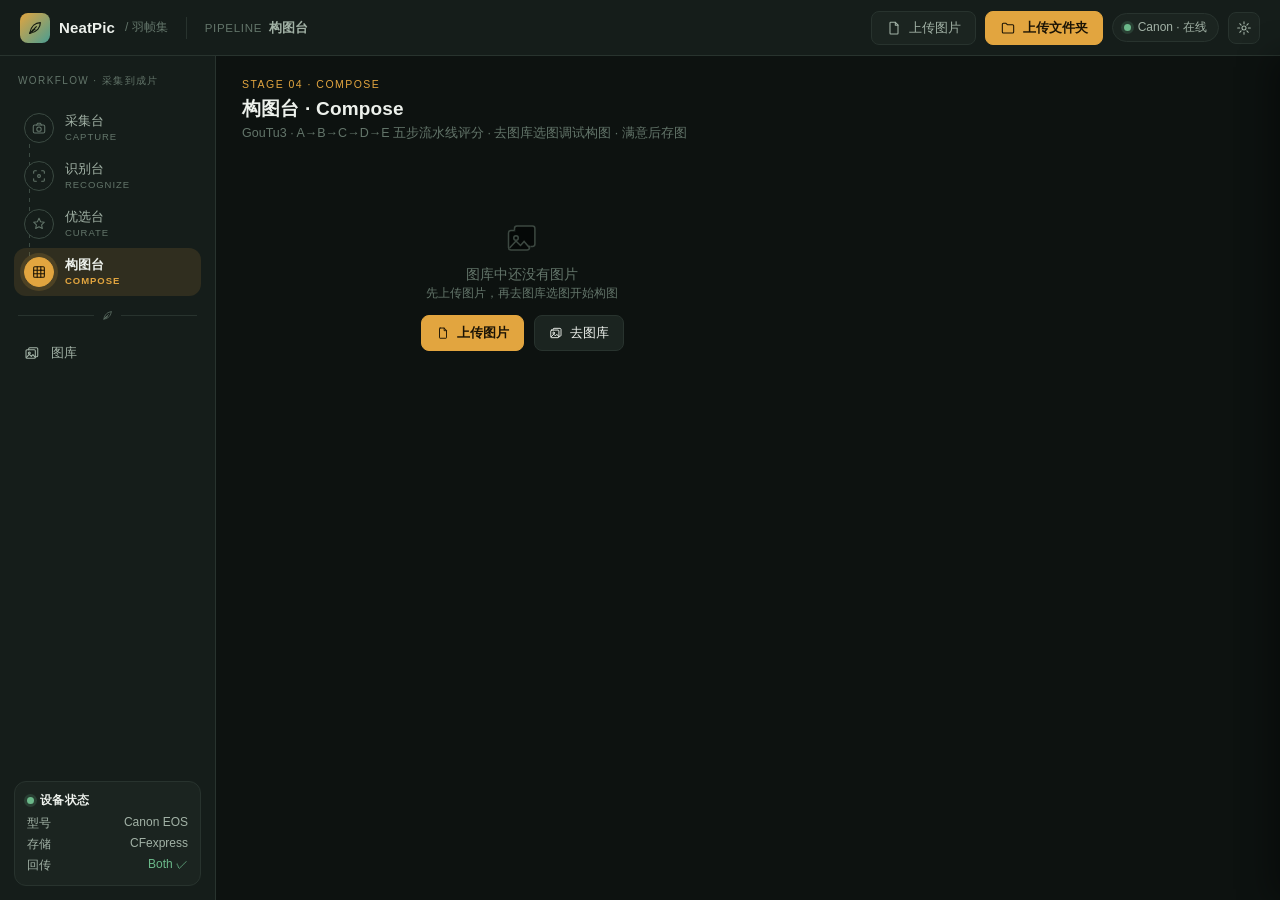
==== commit 3e1d7748: "添加偏好学习功能，支持用户对图片进行喜欢/不喜欢评价" ====
--- a/index.html
+++ b/index.html
@@ -213,6 +213,9 @@
 .gal-card .gc-score{position:absolute;top:6px;right:6px;
   background:rgba(13,18,16,.68);color:var(--accent);font-size:11px;font-weight:700;
   padding:2px 7px;border-radius:999px;font-family:var(--mono);border:1px solid rgba(226,165,63,.35);}
+.gal-card .gc-match{position:absolute;top:6px;left:6px;
+  background:rgba(13,18,16,.68);color:var(--accent-2);font-size:11px;font-weight:700;
+  padding:2px 7px;border-radius:999px;font-family:var(--mono);border:1px solid rgba(74,157,146,.4);}
 .gal-card .gc-actions{
   position:absolute;bottom:0;left:0;right:0;
   background:linear-gradient(transparent,rgba(0,0,0,.7));
@@ -254,6 +257,7 @@
   font-size:12px;cursor:pointer;color:var(--ink-2);transition:.15s;background:var(--surface-2);}
 .scheme-pill:hover{border-color:var(--line-s);color:var(--ink);}
 .scheme-pill.sel{color:#12180f;border-color:transparent;font-weight:600;}
+.scheme-pill.recommended{box-shadow:0 0 0 2px var(--accent-2) inset;}
 .layers-row{display:flex;gap:13px;flex-wrap:wrap;}
 .layers-row label{display:flex;align-items:center;gap:5px;font-size:12.5px;
   color:var(--ink-2);cursor:pointer;}
@@ -299,6 +303,13 @@
 .cb-btn:hover{background:var(--surface-3);}
 .cb-btn.chosen{background:var(--accent);border-color:var(--accent);color:#1a1305;font-weight:600;}
 
+.rate-row{display:flex;gap:8px;}
+.rate-btn{flex:1;justify-content:center;}
+.rate-btn.like.active{background:var(--ok);border-color:var(--ok);color:#0e1f15;font-weight:600;}
+.rate-btn.like.active .ic{stroke:#0e1f15;}
+.rate-btn.dislike.active{background:var(--danger);border-color:var(--danger);color:#2a0f0a;font-weight:600;}
+.rate-btn.dislike.active .ic{stroke:#2a0f0a;}
+
 .tip-card{background:var(--accent-soft);border:1px solid rgba(226,165,63,.28);border-radius:var(--r-lg);
   padding:16px;margin-bottom:16px;display:flex;align-items:flex-start;gap:12px;}
 .tip-ic{width:22px;height:22px;flex-shrink:0;margin-top:1px;stroke:var(--accent);}
@@ -400,6 +411,14 @@
     </symbol>
     <symbol id="ic-arrow-right" viewBox="0 0 24 24">
       <path d="M4 12h15M13 6l6 6-6 6"/>
+    </symbol>
+    <symbol id="ic-thumb-up" viewBox="0 0 24 24">
+      <path d="M7 11v9H4.5A1.5 1.5 0 0 1 3 18.5v-6A1.5 1.5 0 0 1 4.5 11H7Z"/>
+      <path d="M7 11l4.2-7.2a1.6 1.6 0 0 1 2.9.4l.4 2.3c.1.7-.1 1.4-.5 2h4a2 2 0 0 1 1.9 2.7l-2.1 6A2 2 0 0 1 16 19H9.5c-.9 0-1.7-.4-2.2-1.1"/>
+    </symbol>
+    <symbol id="ic-thumb-down" viewBox="0 0 24 24">
+      <path d="M7 13V4H4.5A1.5 1.5 0 0 0 3 5.5v6A1.5 1.5 0 0 0 4.5 13H7Z"/>
+      <path d="M7 13l4.2 7.2a1.6 1.6 0 0 0 2.9-.4l.4-2.3c.1-.7-.1-1.4-.5-2h4a2 2 0 0 0 1.9-2.7l-2.1-6A2 2 0 0 0 16 5H9.5c-.9 0-1.7.4-2.2 1.1"/>
     </symbol>
   </defs>
 </svg>
@@ -528,6 +547,7 @@
             <div style="font-size:12px;color:var(--ink-3);margin-top:3px;">综合分 / 100</div>
             <div style="font-size:13px;color:var(--ink-2);margin-top:6px;" id="heroScheme">—</div>
             <div style="font-size:11.5px;color:var(--ink-3);margin-top:3px;" id="heroImg">—</div>
+            <div style="font-size:11.5px;color:var(--accent-2);margin-top:3px;" id="heroMatch"></div>
           </div>
         </div>
 
@@ -608,6 +628,7 @@
       <div class="gal-spacer"></div>
       <input class="gal-search" id="galSearch" type="search" placeholder="搜索文件名…">
       <button class="btn sm" id="galClearAll"><svg class="ic"><use href="#ic-trash"/></svg>清空图库</button>
+      <button class="btn sm" id="galClearPrefs"><svg class="ic"><use href="#ic-thumb-down"/></svg>清除偏好学习</button>
     </div>
 
     <!-- 网格 -->
@@ -678,6 +699,15 @@
       <div class="sl-row">
         <div class="sl-lab"><span>占比</span><b id="dRatioD">1/5</b></div>
         <input type="range" id="dRatio" min="8" max="35" value="20">
+      </div>
+    </div>
+
+    <!-- 偏好评价 -->
+    <div class="dl-section">
+      <div class="dl-title">你的评价</div>
+      <div class="rate-row">
+        <button class="btn rate-btn like" id="rateLike"><svg class="ic"><use href="#ic-thumb-up"/></svg>喜欢</button>
+        <button class="btn rate-btn dislike" id="rateDislike"><svg class="ic"><use href="#ic-thumb-down"/></svg>不喜欢</button>
       </div>
     </div>
 
@@ -861,6 +891,67 @@
 }
 
 /* ============================================================
+   偏好学习（喜欢/不喜欢）
+   独立于 GouTu3 算法，只读取 computeScore/buildSchemes 的输出，
+   不修改、不参与它们的计算。
+   ============================================================ */
+const PREF_KEY='neatpic_prefs_v1';
+const MIN_SAMPLES=3;
+function loadPrefs(){
+  try{ return JSON.parse(localStorage.getItem(PREF_KEY)||'[]'); }
+  catch(e){ return []; }
+}
+function savePrefs(){
+  try{ localStorage.setItem(PREF_KEY, JSON.stringify(PREFS)); }
+  catch(e){}
+}
+let PREFS = loadPrefs();
+
+function pushPrefSample(m, liked){
+  PREFS.push({
+    scheme:DS.scheme, subjectRatio:DS.ratio,
+    pos:m.score.pos, colorRatio:m.score.ratio, cons:m.score.cons, total:m.score.total,
+    liked, ts:Date.now(),
+  });
+  savePrefs();
+}
+
+function computePreferenceProfile(){
+  if(PREFS.length < MIN_SAMPLES) return null;
+  const liked=PREFS.filter(p=>p.liked);
+  const schemeAffinity={};
+  ['thirds','golden','symmetry','diagonal'].forEach(k=>{
+    schemeAffinity[k]=PREFS.filter(p=>p.scheme===k&&p.liked).length - PREFS.filter(p=>p.scheme===k&&!p.liked).length;
+  });
+  function avgLiked(key){ return liked.length ? liked.reduce((s,p)=>s+p[key],0)/liked.length : null; }
+  return {
+    schemeAffinity,
+    idealSubjectRatio:avgLiked('subjectRatio'), idealPos:avgLiked('pos'),
+    idealColorRatio:avgLiked('colorRatio'), idealCons:avgLiked('cons'),
+    sampleCount:PREFS.length, likedCount:liked.length,
+  };
+}
+
+function recommendedScheme(profile){
+  if(!profile) return null;
+  const entries=Object.entries(profile.schemeAffinity).sort((a,b)=>b[1]-a[1]);
+  return entries[0][1]>0 ? entries[0][0] : null;
+}
+
+function computePreferenceMatch(m, scheme, subjectRatio, profile){
+  if(!profile) return null;
+  const aff=Object.values(profile.schemeAffinity);
+  const lo=Math.min(...aff), hi=Math.max(...aff), range=hi-lo;
+  const schemeComp=range===0 ? 50 : ((profile.schemeAffinity[scheme]-lo)/range)*100;
+  function closeness(val, ideal, scale){ return ideal===null ? 50 : Math.max(0,100-Math.abs(val-ideal)/scale*100); }
+  const ratioComp=closeness(subjectRatio, profile.idealSubjectRatio, 15);
+  const posComp=closeness(m.score.pos, profile.idealPos, 60);
+  const colorComp=closeness(m.score.ratio, profile.idealColorRatio, 60);
+  const consComp=closeness(m.score.cons, profile.idealCons, 60);
+  return Math.round(schemeComp*0.4 + ratioComp*0.15 + posComp*0.15 + colorComp*0.15 + consComp*0.15);
+}
+
+/* ============================================================
    图库状态
    ============================================================ */
 // 每张图: {id, name, dataURL, el(Image), blocks, score, scheme, ratio}
@@ -884,7 +975,7 @@
           const final=finalizeBlocks(blocks);
           const score=computeScore(final,{pos:.3,ratio:.4,cons:.3});
           GALLERY.push({id,name:f.name,dataURL,el:img,blocks,conflicts,
-            conflictChoice:{},conflictIdx:0,score,scheme:'thirds',ratio:20});
+            conflictChoice:{},conflictIdx:0,score,scheme:'thirds',ratio:20,liked:null});
           res();
         };
         img.src=dataURL;
@@ -898,6 +989,11 @@
 /* ============================================================
    图库渲染
    ============================================================ */
+function matchBadgeHtml(m, profile){
+  const match=computePreferenceMatch(m, m.scheme||'thirds', m.ratio||20, profile);
+  return match===null ? '' : `<span class="gc-match">♥ ${match}</span>`;
+}
+
 function renderGallery(filter){
   const grid=document.getElementById('galGrid');
   const q=(filter||'').toLowerCase();
@@ -907,6 +1003,7 @@
     grid.innerHTML='<div class="gal-empty" id="galEmpty">还没有图片，点击上方「上传图片」或拖拽到上面添加</div>';
     return;
   }
+  const profile=computePreferenceProfile();
   grid.innerHTML=list.map(m=>`
     <div class="gal-card" data-id="${m.id}">
       <img class="gc-img" src="${m.dataURL}" alt="${m.name}" loading="lazy">
@@ -915,6 +1012,7 @@
         <div class="gc-meta">${m.score?m.score.total+' 分':'—'}</div>
       </div>
       <span class="gc-score">${m.score?m.score.total:'—'}</span>
+      ${matchBadgeHtml(m, profile)}
       <div class="gc-actions">
         <div class="gac-btn compose" data-id="${m.id}"><svg class="ic"><use href="#ic-compose"/></svg>调试构图</div>
         <div class="gac-btn" data-del="${m.id}"><svg class="ic"><use href="#ic-trash"/></svg></div>
@@ -958,18 +1056,26 @@
   document.getElementById('dRatioD').textContent='1/'+(100/DS.ratio).toFixed(1);
   buildDrawerSchemes();
   document.getElementById('composeDrawer').classList.add('open');
+  updateRateButtons(m);
   drawerRender();
 }
 function closeDrawer(){ document.getElementById('composeDrawer').classList.remove('open'); }
+
+function updateRateButtons(m){
+  document.getElementById('rateLike').classList.toggle('active', m.liked===true);
+  document.getElementById('rateDislike').classList.toggle('active', m.liked===false);
+}
 
 function buildDrawerSchemes(){
   const schemes=buildSchemes();
+  const profile=computePreferenceProfile();
+  const rec=recommendedScheme(profile);
   const order=['thirds','golden','symmetry','diagonal'];
   document.getElementById('drawerSchemes').innerHTML=order.map(k=>{
     const s=schemes[k];
-    return `<span class="scheme-pill${k===DS.scheme?' sel':''}"
+    return `<span class="scheme-pill${k===DS.scheme?' sel':''}${k===rec?' recommended':''}"
       data-k="${k}" style="${k===DS.scheme?'background:'+s.color+';':''}"
-    >${s.name} ${s.score.toFixed(2)}</span>`;
+    >${k===rec?'★ ':''}${s.name} ${s.score.toFixed(2)}</span>`;
   }).join('');
   document.querySelectorAll('.scheme-pill').forEach(el=>{
     el.onclick=()=>{DS.scheme=el.dataset.k;buildDrawerSchemes();drawerRender();};
@@ -1011,8 +1117,13 @@
   }
   // 评分 kv
   const sc2=m.score;
+  const profile=computePreferenceProfile();
+  const match=computePreferenceMatch(m, DS.scheme, DS.ratio, profile);
+  const matchLine=match!==null
+    ? `<br>偏好匹配 <b style="color:var(--accent-2)">${match}</b> / 100（基于 ${profile.sampleCount} 次评价）`
+    : `<br><span style="color:var(--ink-3)">偏好学习中…（还需 ${MIN_SAMPLES-PREFS.length} 次评价即可解锁匹配度）</span>`;
   document.getElementById('drawerScoreKV').innerHTML=sc2?
-    `综合 <b>${sc2.total}</b> · 锚点 <b>${sc2.pos}</b> · 比例 <b>${sc2.ratio}</b> · 一致性 <b>${sc2.cons}</b><br>方案 <b>${schemes[DS.scheme].name}</b> (${schemes[DS.scheme].score.toFixed(2)})`:
+    `综合 <b>${sc2.total}</b> · 锚点 <b>${sc2.pos}</b> · 比例 <b>${sc2.ratio}</b> · 一致性 <b>${sc2.cons}</b><br>方案 <b>${schemes[DS.scheme].name}</b> (${schemes[DS.scheme].score.toFixed(2)})${matchLine}`:
     '—';
 }
 
@@ -1097,6 +1208,17 @@
   const schemes=buildSchemes();
   document.getElementById('heroScheme').textContent='方案：'+(schemes[m.scheme||'thirds'].name)+' · 分数 '+schemes[m.scheme||'thirds'].score.toFixed(2);
   document.getElementById('heroImg').textContent='图片：'+m.name;
+  const profile=computePreferenceProfile();
+  const match=computePreferenceMatch(m, m.scheme||'thirds', m.ratio||20, profile);
+  const rec=recommendedScheme(profile);
+  const heroMatchEl=document.getElementById('heroMatch');
+  if(match===null){
+    heroMatchEl.textContent='偏好学习中…（还需 '+(MIN_SAMPLES-PREFS.length)+' 次评价即可解锁匹配度）';
+  }else{
+    let txt='偏好匹配 '+match+' / 100';
+    if(rec && rec!==(m.scheme||'thirds')) txt+=' · 根据偏好推荐「'+schemes[rec].name+'」，去抽屉切换';
+    heroMatchEl.textContent=txt;
+  }
   function setBar(nid,bid,val){
     document.getElementById(nid).textContent=val;
     document.getElementById(bid).style.width=val+'%';
@@ -1204,6 +1326,19 @@
   // 清空
   document.getElementById('galClearAll').onclick=()=>{
     if(confirm('确认清空图库？')) { GALLERY.length=0; S.currentId=null; renderGallery(); syncComposePage(); }
+  };
+
+  // 清除偏好学习
+  document.getElementById('galClearPrefs').onclick=()=>{
+    if(!confirm('确认清除已学习的偏好数据？')) return;
+    PREFS.length=0; savePrefs();
+    GALLERY.forEach(m=>{ m.liked=null; });
+    renderGallery(document.getElementById('galSearch').value);
+    syncComposePage();
+    if(document.getElementById('composeDrawer').classList.contains('open')){
+      const m=GALLERY.find(x=>x.id===DS.imgId);
+      if(m){ updateRateButtons(m); buildDrawerSchemes(); drawerRender(); }
+    }
   };
 
   // 构图台快捷按钮
@@ -1263,6 +1398,20 @@
     document.getElementById('dRatioD').textContent='1/'+(100/DS.ratio).toFixed(1);
     drawerRender();
   };
+  // 喜欢/不喜欢 评价
+  function rateCurrentDrawerPhoto(liked){
+    const m=GALLERY.find(x=>x.id===DS.imgId);
+    if(!m) return;
+    const next=(m.liked===liked) ? null : liked;
+    m.liked=next;
+    if(next!==null) pushPrefSample(m, next);
+    updateRateButtons(m);
+    buildDrawerSchemes();
+    drawerRender();
+    renderGallery(document.getElementById('galSearch').value);
+  }
+  document.getElementById('rateLike').onclick=()=>rateCurrentDrawerPhoto(true);
+  document.getElementById('rateDislike').onclick=()=>rateCurrentDrawerPhoto(false);
   // 图层
   Object.entries({dlyLines:'lines',dlyAnchor:'anchor',dlyBlocks:'blocks',dlyGrid:'grid'}).forEach(([id,k])=>{
     document.getElementById(id).onchange=e=>{DS.layers[k]=e.target.checked;drawerRender();};
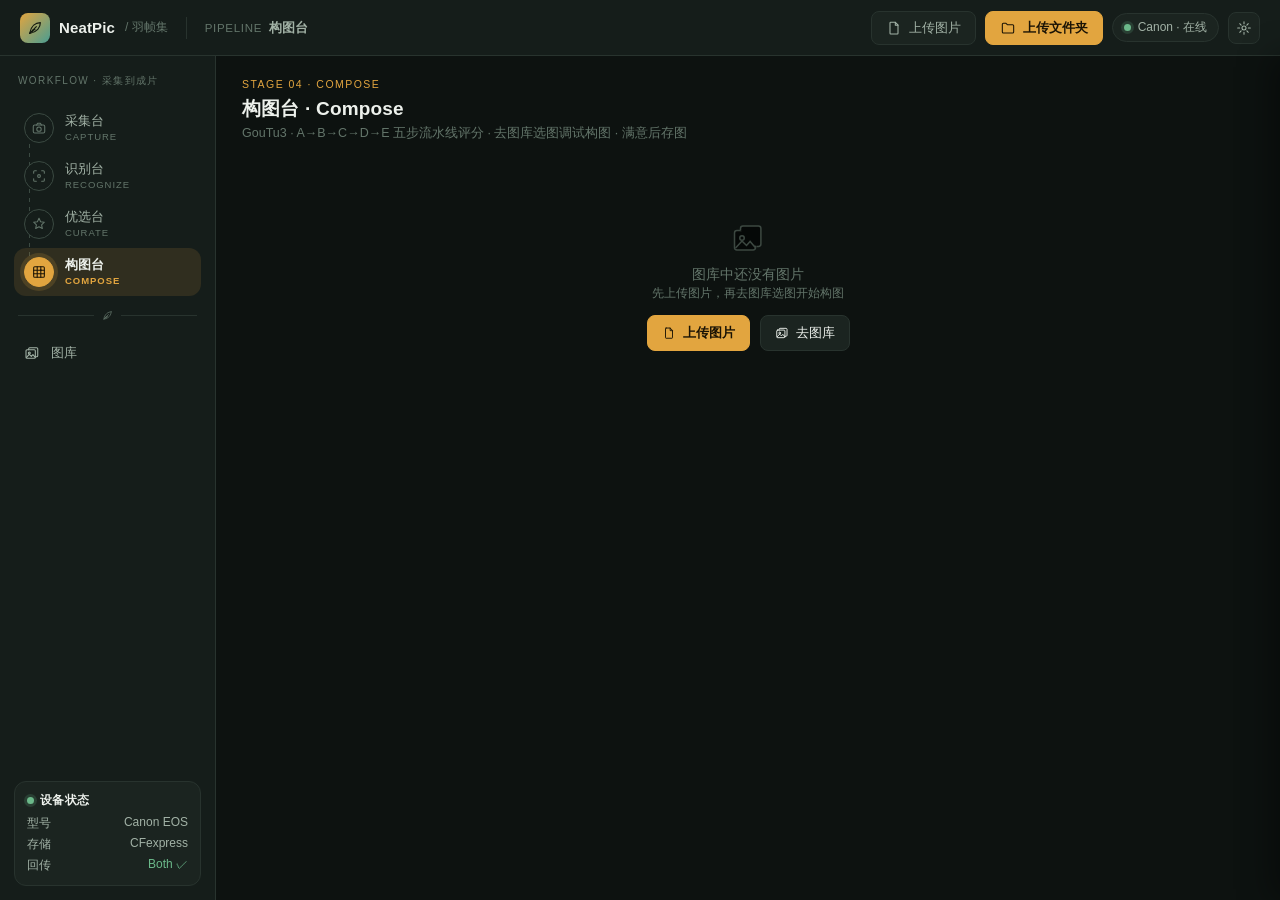
==== commit 7c2a426d: "添加图库偏好总览功能，优化界面布局和交互体验" ====
--- a/index.html
+++ b/index.html
@@ -270,7 +270,29 @@
 /* ================================================================
    构图台（只显示评分 + 提示 + 存图）
    ================================================================ */
-.compose-page-wrap{max-width:560px;}
+.compose-page-wrap{max-width:1120px;}
+.compose-main{max-width:560px;min-width:0;}
+#composeHasImg{display:grid;grid-template-columns:560px 1fr;gap:24px;align-items:start;}
+@media (max-width:960px){ #composeHasImg{grid-template-columns:1fr;} }
+
+.compose-side{display:flex;flex-direction:column;gap:16px;min-width:0;}
+.side-card{background:var(--surface);border:1px solid var(--line);border-radius:var(--r-lg);
+  box-shadow:var(--sh1);padding:16px;}
+.side-card .dl-title{margin-bottom:12px;}
+.typical-img{width:100%;aspect-ratio:4/3;object-fit:cover;border-radius:var(--r-md);display:block;margin-bottom:10px;}
+.typical-meta .typical-name{font-size:13.5px;font-weight:600;}
+.typical-meta .typical-sub{font-size:12px;color:var(--ink-3);margin-top:3px;}
+.typical-meta .typical-match{font-size:12.5px;color:var(--accent-2);margin-top:6px;font-weight:600;}
+.pref-list{max-height:440px;overflow-y:auto;display:flex;flex-direction:column;gap:5px;margin:-4px;padding:4px;}
+.pref-row{display:flex;align-items:center;gap:10px;padding:6px 8px;border-radius:var(--r-sm);
+  cursor:pointer;transition:background .15s,border-color .15s;border:1px solid transparent;}
+.pref-row:hover{background:var(--surface-2);}
+.pref-row.active{background:var(--accent-soft);border-color:rgba(226,165,63,.3);}
+.pref-row-img{width:36px;height:36px;border-radius:8px;object-fit:cover;flex-shrink:0;}
+.pref-row-body{flex:1;min-width:0;}
+.pref-row-name{font-size:12.5px;font-weight:500;white-space:nowrap;overflow:hidden;text-overflow:ellipsis;}
+.pref-row-sub{font-size:11px;color:var(--ink-3);margin-top:1px;}
+.pref-row-score{font-family:var(--mono);font-weight:700;font-size:12px;color:var(--accent-2);flex-shrink:0;}
 
 .score-hero{display:flex;align-items:center;gap:20px;padding:20px;
   background:var(--surface);border:1px solid var(--line);border-radius:var(--r-lg);
@@ -521,6 +543,7 @@
 
       <!-- 有图时显示 -->
       <div id="composeHasImg" class="hidden">
+      <div class="compose-main">
 
         <!-- 冲突 banner（步骤 C） -->
         <div class="conflict-banner" id="conflictBanner">
@@ -601,6 +624,20 @@
           <button class="btn ok" id="btnSaveImg"><svg class="ic"><use href="#ic-save"/></svg>存图（导出当前构图 PNG）</button>
           <button class="btn" id="btnSaveJson"><svg class="ic"><use href="#ic-json"/></svg>导出 info.json</button>
         </div>
+
+      </div>
+
+      <!-- 偏好总览（右侧） -->
+      <div class="compose-side">
+        <div class="side-card typical-card">
+          <div class="dl-title" id="typicalTitle">典型照片</div>
+          <div id="typicalBody"></div>
+        </div>
+        <div class="side-card">
+          <div class="dl-title">图库偏好总览</div>
+          <div class="pref-list" id="prefOverviewList"></div>
+        </div>
+      </div>
 
       </div>
     </div>
@@ -949,6 +986,16 @@
   const colorComp=closeness(m.score.ratio, profile.idealColorRatio, 60);
   const consComp=closeness(m.score.cons, profile.idealCons, 60);
   return Math.round(schemeComp*0.4 + ratioComp*0.15 + posComp*0.15 + colorComp*0.15 + consComp*0.15);
+}
+
+// 图库里每张照片对当前偏好画像的匹配情况，按匹配度（无画像时按综合分）降序排列
+function computeGalleryOverview(profile){
+  return GALLERY.map(m=>{
+    const scheme=m.scheme||'thirds';
+    const subjectRatio=m.ratio||20;
+    const match=computePreferenceMatch(m, scheme, subjectRatio, profile);
+    return {m, scheme, subjectRatio, match, total:m.score?m.score.total:0};
+  }).sort((a,b)=> profile ? (b.match-a.match) : (b.total-a.total));
 }
 
 /* ============================================================
@@ -1228,6 +1275,41 @@
   setBar('scCons','scConsBar',sc.cons);
   // 冲突
   updateConflictBanner(m);
+  // 右侧：图库偏好总览 + 典型照片
+  renderComposeSidePanel(profile);
+}
+
+function renderComposeSidePanel(profile){
+  const schemeNames={thirds:'三分法',golden:'黄金分割',symmetry:'对称',diagonal:'对角线'};
+  const overview=computeGalleryOverview(profile);
+  if(!overview.length) return;
+  const top=overview[0];
+
+  document.getElementById('typicalTitle').textContent = profile ? '典型偏好照' : '典型照片（暂按综合分，评价满 3 次后按偏好推荐）';
+  document.getElementById('typicalBody').innerHTML = `
+    <img class="typical-img" src="${top.m.dataURL}" alt="${top.m.name}">
+    <div class="typical-meta">
+      <div class="typical-name">${top.m.name}</div>
+      <div class="typical-sub">方案 ${schemeNames[top.scheme]} · 综合分 ${top.total}</div>
+      ${top.match!==null
+        ? `<div class="typical-match">偏好匹配 ${top.match} / 100</div>`
+        : `<div class="typical-match" style="color:var(--ink-3)">偏好学习中…（还需 ${MIN_SAMPLES-PREFS.length} 次评价）</div>`}
+    </div>
+  `;
+
+  document.getElementById('prefOverviewList').innerHTML = overview.map(({m,scheme,match,total})=>`
+    <div class="pref-row${m.id===S.currentId?' active':''}" data-id="${m.id}">
+      <img class="pref-row-img" src="${m.dataURL}" alt="${m.name}">
+      <div class="pref-row-body">
+        <div class="pref-row-name">${m.name}</div>
+        <div class="pref-row-sub">${schemeNames[scheme]} · ${m.liked===true?'♥ 喜欢':m.liked===false?'不喜欢':'未评价'}</div>
+      </div>
+      <span class="pref-row-score">${match!==null?match:total}</span>
+    </div>
+  `).join('');
+  document.querySelectorAll('.pref-row').forEach(row=>{
+    row.onclick=()=>{ S.currentId=row.dataset.id; syncComposePage(); };
+  });
 }
 
 function updateConflictBanner(m){
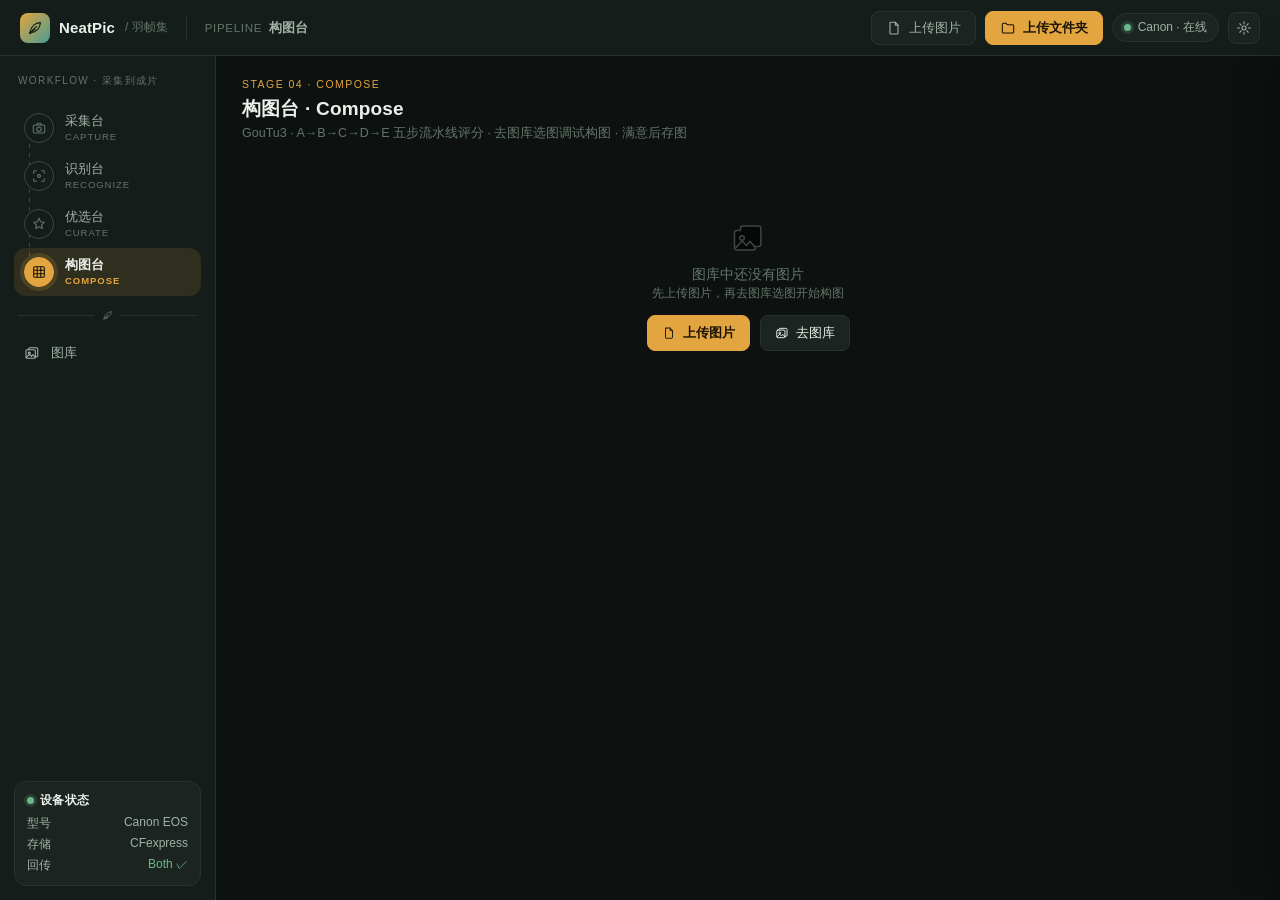
==== commit ab387530: "feat: add recognition service and UI for bird classification - Implemented a new recognition server " ====
--- a/index.html
+++ b/index.html
@@ -266,6 +266,58 @@
 .sl-lab{display:flex;justify-content:space-between;font-size:12px;color:var(--ink-2);margin-bottom:4px;}
 .sl-lab b{font-family:var(--mono);color:var(--ink);}
 input[type=range]{width:100%;accent-color:var(--accent);}
+
+/* ================================================================
+   识别台
+   ================================================================ */
+.service-banner{display:flex;align-items:center;gap:10px;padding:10px 14px;border-radius:var(--r-sm);
+  font-size:12.5px;margin-bottom:16px;border:1px solid var(--line);background:var(--surface-2);color:var(--ink-2);}
+.service-banner.online{border-color:rgba(107,185,138,.35);background:rgba(107,185,138,.08);color:#a8d9bd;}
+.service-banner.offline{border-color:rgba(221,130,114,.35);background:rgba(221,130,114,.08);color:#f0b3a6;}
+.service-banner code{background:var(--surface-3);padding:1px 6px;border-radius:5px;font-family:var(--mono);}
+.rec-toolbar{display:flex;align-items:center;gap:12px;margin-bottom:14px;flex-wrap:wrap;}
+.rec-tally{font-size:12px;color:var(--ink-3);}
+.rec-grid{display:grid;grid-template-columns:repeat(auto-fill,minmax(220px,1fr));gap:14px;}
+.rec-card{background:var(--surface);border:1px solid var(--line);border-radius:var(--r-lg);
+  box-shadow:var(--sh1);overflow:hidden;}
+.rec-card .rec-img{width:100%;aspect-ratio:4/3;object-fit:cover;display:block;background:var(--surface-2);}
+.rec-card .rec-body{padding:12px 13px;}
+.rec-card .rec-name{font-size:12.5px;font-weight:600;white-space:nowrap;overflow:hidden;
+  text-overflow:ellipsis;margin-bottom:9px;}
+.rtk-row{margin-bottom:7px;}
+.rtk-row:last-child{margin-bottom:0;}
+.rtk-top{display:flex;justify-content:space-between;font-size:11.5px;margin-bottom:3px;gap:8px;}
+.rtk-label{color:var(--ink-2);white-space:nowrap;overflow:hidden;text-overflow:ellipsis;}
+.rtk-val{font-family:var(--mono);color:var(--accent-2);flex-shrink:0;}
+.rtk-track{height:5px;background:var(--surface-3);border-radius:3px;overflow:hidden;}
+.rtk-fill{height:100%;border-radius:3px;background:var(--accent-2);}
+.rec-pending{text-align:center;padding:8px 0;color:var(--ink-3);font-size:12px;}
+.rec-error{color:var(--danger);font-size:11.5px;line-height:1.5;}
+
+/* ================================================================
+   优选台
+   ================================================================ */
+.curate-toolbar{display:flex;align-items:center;gap:14px;margin-bottom:14px;flex-wrap:wrap;}
+.curate-toolbar select{padding:6px 10px;border:1px solid var(--line);border-radius:var(--r-sm);
+  background:var(--surface-2);color:var(--ink);font-size:12.5px;}
+.curate-thresh{display:flex;align-items:center;gap:8px;font-size:12px;color:var(--ink-2);}
+.curate-thresh input[type=range]{width:140px;}
+.curate-thresh b{font-family:var(--mono);color:var(--ink);}
+.curate-count{font-size:12px;color:var(--ink-3);}
+.curate-grid{display:grid;grid-template-columns:repeat(auto-fill,minmax(150px,1fr));gap:12px;}
+.curate-card{position:relative;border-radius:var(--r-md);overflow:hidden;background:var(--surface-2);
+  border:2px solid transparent;box-shadow:var(--sh1);transition:opacity .2s,border-color .15s;cursor:pointer;}
+.curate-card:hover{border-color:var(--line-s);}
+.curate-card.below-thresh{opacity:.4;}
+.curate-card .cc-img{width:100%;aspect-ratio:4/3;object-fit:cover;display:block;}
+.curate-card .cc-body{padding:7px 9px;}
+.curate-card .cc-name{font-size:12px;font-weight:500;white-space:nowrap;overflow:hidden;text-overflow:ellipsis;}
+.curate-card .cc-bars{display:flex;gap:2px;margin-top:5px;height:4px;}
+.curate-card .cc-bars span{flex-grow:1;border-radius:2px;background:var(--surface-3);min-width:2px;}
+.curate-card .cc-score{position:absolute;top:6px;right:6px;background:rgba(13,18,16,.68);color:var(--accent);
+  font-size:11px;font-weight:700;padding:2px 7px;border-radius:999px;font-family:var(--mono);
+  border:1px solid rgba(226,165,63,.35);}
+.curate-card .cc-check{position:absolute;top:6px;left:6px;width:18px;height:18px;accent-color:var(--accent);cursor:pointer;}
 
 /* ================================================================
    构图台（只显示评分 + 提示 + 存图）
@@ -683,18 +735,81 @@
     </div></div>
   </section>
   <section id="page-recognize" class="hidden">
-    <div class="placeholder"><div class="box">
-      <svg class="big-ic"><use href="#ic-recognize"/></svg><h2>识别台 · Recognize</h2>
-      <p>对接 ResNet50（<code>bird_classification_v2.ipynb</code>）：Top-3 鸟种置信度、一键建库。</p>
-      <span class="tag-chip">下一阶段实现</span>
-    </div></div>
+    <div class="ph">
+      <div class="eyebrow">Stage 02 · Recognize</div>
+      <h1>识别台 · Recognize</h1>
+      <p>ResNet50（ImageNet 预训练）· Top-3 鸟种置信度 · 对接 <code>recognize_server.py</code></p>
+    </div>
+
+    <div id="recNoImg" class="no-img-tip">
+      <svg class="ni-ic"><use href="#ic-gallery"/></svg>
+      <div>图库中还没有图片<br><small>先上传图片，再回到识别台批量识别</small></div>
+    </div>
+
+    <div id="recHasImg" class="hidden">
+      <div class="service-banner" id="recServiceBanner">
+        <span class="dot" id="recServiceDot"></span>
+        <span id="recServiceText">正在检测识别服务…</span>
+      </div>
+
+      <div class="rec-toolbar">
+        <button class="btn pri" id="btnRecognizeAll"><svg class="ic"><use href="#ic-recognize"/></svg>一键识别全部</button>
+        <span class="rec-tally" id="recTally"></span>
+        <div class="gal-spacer"></div>
+        <button class="btn sm" id="btnExportRecognize"><svg class="ic"><use href="#ic-json"/></svg>导出识别记录</button>
+      </div>
+
+      <div class="rec-grid" id="recGrid"></div>
+    </div>
   </section>
   <section id="page-curate" class="hidden">
-    <div class="placeholder"><div class="box">
-      <svg class="big-ic"><use href="#ic-curate"/></svg><h2>优选台 · Curate</h2>
-      <p>美学评分可视化、权重实时重算、批量优选。</p>
-      <span class="tag-chip">下一阶段实现</span>
-    </div></div>
+    <div class="ph">
+      <div class="eyebrow">Stage 03 · Curate</div>
+      <h1>优选台 · Curate</h1>
+      <p>GouTu3 美学评分总览 · 权重实时重算（与构图台共用）· 阈值筛选 · 批量导出优选结果</p>
+    </div>
+
+    <div id="curateNoImg" class="no-img-tip">
+      <svg class="ni-ic"><use href="#ic-gallery"/></svg>
+      <div>图库中还没有图片<br><small>先上传图片，再回到优选台查看评分</small></div>
+    </div>
+
+    <div id="curateHasImg" class="hidden">
+      <div class="weight-card" style="max-width:480px;">
+        <h3>评分权重（与构图台共用，实时重算）</h3>
+        <div class="w-row">
+          <div class="w-lab"><span>锚点位置</span><b id="cwPosD">0.30</b></div>
+          <input type="range" id="cwPos" min="0" max="100" value="30">
+        </div>
+        <div class="w-row">
+          <div class="w-lab"><span>色彩比例</span><b id="cwRatioD">0.40</b></div>
+          <input type="range" id="cwRatio" min="0" max="100" value="40">
+        </div>
+        <div class="w-row">
+          <div class="w-lab"><span>色相一致性</span><b id="cwConsD">0.30</b></div>
+          <input type="range" id="cwCons" min="0" max="100" value="30">
+        </div>
+      </div>
+
+      <div class="curate-toolbar">
+        <select id="curateSort">
+          <option value="total_desc">综合分 高→低</option>
+          <option value="total_asc">综合分 低→高</option>
+          <option value="name">文件名</option>
+        </select>
+        <div class="curate-thresh">
+          <span>优选阈值</span>
+          <input type="range" id="curateThreshold" min="0" max="100" value="60">
+          <b id="curateThresholdD">60</b>
+        </div>
+        <span class="curate-count" id="curateCount"></span>
+        <div class="gal-spacer"></div>
+        <button class="btn sm" id="curateSelectAll">全选达标</button>
+        <button class="btn sm pri" id="curateExport"><svg class="ic"><use href="#ic-json"/></svg>导出优选结果</button>
+      </div>
+
+      <div class="curate-grid" id="curateGrid"></div>
+    </div>
   </section>
 
 </main>
@@ -1022,7 +1137,7 @@
           const final=finalizeBlocks(blocks);
           const score=computeScore(final,{pos:.3,ratio:.4,cons:.3});
           GALLERY.push({id,name:f.name,dataURL,el:img,blocks,conflicts,
-            conflictChoice:{},conflictIdx:0,score,scheme:'thirds',ratio:20,liked:null});
+            conflictChoice:{},conflictIdx:0,score,scheme:'thirds',ratio:20,liked:null,recognize:null});
           res();
         };
         img.src=dataURL;
@@ -1342,18 +1457,187 @@
 }
 
 /* ============================================================
-   权重同步
+   权重同步（构图台 / 优选台 共用同一份 S.weights）
    ============================================================ */
+function applyWeightsFrom(pPct, rPct, cPct){
+  const sum=pPct+rPct+cPct||1;
+  S.weights={pos:pPct/sum, ratio:rPct/sum, cons:cPct/sum};
+  ['wPosD','cwPosD'].forEach(id=>{const el=document.getElementById(id); if(el) el.textContent=S.weights.pos.toFixed(2);});
+  ['wRatioD','cwRatioD'].forEach(id=>{const el=document.getElementById(id); if(el) el.textContent=S.weights.ratio.toFixed(2);});
+  ['wConsD','cwConsD'].forEach(id=>{const el=document.getElementById(id); if(el) el.textContent=S.weights.cons.toFixed(2);});
+  const p=Math.round(S.weights.pos*100), r=Math.round(S.weights.ratio*100), c=Math.round(S.weights.cons*100);
+  ['wPos','cwPos'].forEach(id=>{const el=document.getElementById(id); if(el) el.value=p;});
+  ['wRatio','cwRatio'].forEach(id=>{const el=document.getElementById(id); if(el) el.value=r;});
+  ['wCons','cwCons'].forEach(id=>{const el=document.getElementById(id); if(el) el.value=c;});
+}
 function syncWeights(){
-  const p=+document.getElementById('wPos').value;
-  const r=+document.getElementById('wRatio').value;
-  const c=+document.getElementById('wCons').value;
-  const sum=p+r+c||1;
-  S.weights={pos:p/sum,ratio:r/sum,cons:c/sum};
-  document.getElementById('wPosD').textContent=S.weights.pos.toFixed(2);
-  document.getElementById('wRatioD').textContent=S.weights.ratio.toFixed(2);
-  document.getElementById('wConsD').textContent=S.weights.cons.toFixed(2);
+  applyWeightsFrom(+document.getElementById('wPos').value, +document.getElementById('wRatio').value, +document.getElementById('wCons').value);
   syncComposePage();
+}
+function syncCurateWeights(){
+  applyWeightsFrom(+document.getElementById('cwPos').value, +document.getElementById('cwRatio').value, +document.getElementById('cwCons').value);
+  renderCuratePage();
+}
+
+/* ============================================================
+   识别台（对接 recognize_server.py，从 bird_classification_v2.ipynb 提取的 ResNet50 服务）
+   ============================================================ */
+const RECOGNIZE_API='http://localhost:5050';
+let recServiceOnline=null;
+
+async function checkRecognizeService(){
+  const banner=document.getElementById('recServiceBanner');
+  const dot=document.getElementById('recServiceDot');
+  const text=document.getElementById('recServiceText');
+  if(!banner) return;
+  try{
+    const r=await fetch(RECOGNIZE_API+'/health');
+    if(!r.ok) throw new Error('bad status');
+    const data=await r.json();
+    recServiceOnline=true;
+    banner.className='service-banner online';
+    dot.className='dot on';
+    text.textContent='识别服务在线 · 设备 '+data.device+' · '+data.num_classes+' 个类别';
+  }catch(e){
+    recServiceOnline=false;
+    banner.className='service-banner offline';
+    dot.className='dot';
+    text.innerHTML='识别服务未连接 · 请先运行 <code>python3 recognize_server.py</code>（默认监听 5050 端口）';
+  }
+}
+
+async function dataURLToBlob(dataURL){
+  const r=await fetch(dataURL);
+  return r.blob();
+}
+
+async function recognizeOne(m){
+  try{
+    const blob=await dataURLToBlob(m.dataURL);
+    const fd=new FormData();
+    fd.append('image', blob, m.name);
+    const r=await fetch(RECOGNIZE_API+'/recognize', {method:'POST', body:fd});
+    const data=await r.json();
+    if(!r.ok || data.error) throw new Error(data.error||'识别失败');
+    m.recognize={topk:data.predictions.map(p=>[p.label,p.confidence]), ts:Date.now()};
+  }catch(e){
+    m.recognize={error:e.message||String(e)};
+  }
+  renderRecognizePage();
+}
+
+async function recognizeAllUnrecognized(){
+  await checkRecognizeService();
+  if(!recServiceOnline) return;
+  const targets=GALLERY.filter(m=>!m.recognize || m.recognize.error);
+  for(const m of targets){
+    m.recognize={pending:true};
+    renderRecognizePage();
+    await recognizeOne(m);
+  }
+}
+
+function speciesTally(){
+  const tally={};
+  GALLERY.forEach(m=>{
+    if(m.recognize && m.recognize.topk){
+      const top=m.recognize.topk[0][0];
+      tally[top]=(tally[top]||0)+1;
+    }
+  });
+  return tally;
+}
+
+function renderRecognizePage(){
+  const noImg=document.getElementById('recNoImg');
+  const hasImg=document.getElementById('recHasImg');
+  if(!GALLERY.length){ noImg.style.display=''; hasImg.classList.add('hidden'); return; }
+  noImg.style.display='none'; hasImg.classList.remove('hidden');
+
+  const tallyEntries=Object.entries(speciesTally());
+  document.getElementById('recTally').textContent = tallyEntries.length
+    ? '已识别 '+tallyEntries.length+' 个物种：'+tallyEntries.map(([k,v])=>k+'×'+v).join('，')
+    : '尚未识别任何照片';
+
+  document.getElementById('recGrid').innerHTML = GALLERY.map(m=>{
+    let body;
+    if(m.recognize && m.recognize.pending){
+      body='<div class="rec-pending">识别中…</div>';
+    }else if(m.recognize && m.recognize.error){
+      body=`<div class="rec-error">识别失败：${m.recognize.error}</div>
+        <button class="btn sm" data-retry="${m.id}" style="margin-top:8px;width:100%;">重试</button>`;
+    }else if(m.recognize && m.recognize.topk){
+      body='<div class="rec-topk">'+m.recognize.topk.map(([label,conf])=>`
+        <div class="rtk-row">
+          <div class="rtk-top"><span class="rtk-label">${label}</span><span class="rtk-val">${(conf*100).toFixed(1)}%</span></div>
+          <div class="rtk-track"><div class="rtk-fill" style="width:${(conf*100).toFixed(1)}%"></div></div>
+        </div>`).join('')+'</div>';
+    }else{
+      body=`<button class="btn sm" data-recognize="${m.id}" style="width:100%;"><svg class="ic"><use href="#ic-recognize"/></svg>识别此图</button>`;
+    }
+    return `<div class="rec-card"><img class="rec-img" src="${m.dataURL}" alt="${m.name}">
+      <div class="rec-body"><div class="rec-name" title="${m.name}">${m.name}</div>${body}</div></div>`;
+  }).join('');
+
+  document.getElementById('recGrid').querySelectorAll('[data-recognize]').forEach(btn=>{
+    btn.onclick=()=>{ const m=GALLERY.find(x=>x.id===btn.dataset.recognize); if(m){ m.recognize={pending:true}; renderRecognizePage(); recognizeOne(m); } };
+  });
+  document.getElementById('recGrid').querySelectorAll('[data-retry]').forEach(btn=>{
+    btn.onclick=()=>{ const m=GALLERY.find(x=>x.id===btn.dataset.retry); if(m){ m.recognize={pending:true}; renderRecognizePage(); recognizeOne(m); } };
+  });
+}
+
+/* ============================================================
+   优选台（GouTu3 美学评分总览，复用 computeScore，不改动算法本身）
+   ============================================================ */
+let curateSort='total_desc';
+let curateThreshold=60;
+const curateSelected=new Set();
+
+function renderCuratePage(){
+  const noImg=document.getElementById('curateNoImg');
+  const hasImg=document.getElementById('curateHasImg');
+  if(!GALLERY.length){ noImg.style.display=''; hasImg.classList.add('hidden'); return; }
+  noImg.style.display='none'; hasImg.classList.remove('hidden');
+
+  // 用当前共享权重重算所有照片的分数（只是重新调用 computeScore，不改动其内部逻辑）
+  GALLERY.forEach(m=>{ m.score=computeScore(finalizeBlocks(m.blocks), S.weights); });
+
+  let list=[...GALLERY];
+  if(curateSort==='total_desc') list.sort((a,b)=>b.score.total-a.score.total);
+  else if(curateSort==='total_asc') list.sort((a,b)=>a.score.total-b.score.total);
+  else if(curateSort==='name') list.sort((a,b)=>a.name.localeCompare(b.name));
+
+  const passCount=list.filter(m=>m.score.total>=curateThreshold).length;
+  document.getElementById('curateCount').textContent=`达标 ${passCount} / 共 ${list.length}`;
+
+  document.getElementById('curateGrid').innerHTML = list.map(m=>{
+    const below = m.score.total < curateThreshold;
+    const checked = curateSelected.has(m.id);
+    return `<div class="curate-card${below?' below-thresh':''}" data-id="${m.id}">
+      <input type="checkbox" class="cc-check" data-check="${m.id}" ${checked?'checked':''}>
+      <img class="cc-img" src="${m.dataURL}" alt="${m.name}">
+      <span class="cc-score">${m.score.total}</span>
+      <div class="cc-body">
+        <div class="cc-name" title="${m.name}">${m.name}</div>
+        <div class="cc-bars">
+          <span style="flex-grow:${m.score.pos||0.01};background:var(--c-thirds)"></span>
+          <span style="flex-grow:${m.score.ratio||0.01};background:var(--c-golden)"></span>
+          <span style="flex-grow:${m.score.cons||0.01};background:var(--c-sym)"></span>
+        </div>
+      </div>
+    </div>`;
+  }).join('');
+
+  document.getElementById('curateGrid').querySelectorAll('[data-check]').forEach(cb=>{
+    cb.onclick=e=>e.stopPropagation();
+    cb.onchange=()=>{
+      if(cb.checked) curateSelected.add(cb.dataset.check); else curateSelected.delete(cb.dataset.check);
+    };
+  });
+  document.getElementById('curateGrid').querySelectorAll('.curate-card').forEach(card=>{
+    card.onclick=()=>{ S.currentId=card.dataset.id; goPage('compose'); };
+  });
 }
 
 /* ============================================================
@@ -1368,6 +1652,8 @@
   if(topLabel) topLabel.textContent=PAGE_LABELS[p]||p;
   if(p==='compose') syncComposePage();
   if(p==='gallery') renderGallery(document.getElementById('galSearch').value);
+  if(p==='recognize'){ renderRecognizePage(); checkRecognizeService(); }
+  if(p==='curate') renderCuratePage();
 }
 
 /* ============================================================
@@ -1376,8 +1662,10 @@
 async function handleFiles(files){
   await addImages(files);
   renderGallery();
-  // 如在构图台，自动同步
+  // 如在构图台/识别台/优选台，自动同步
   if(!document.getElementById('page-compose').classList.contains('hidden')) syncComposePage();
+  if(!document.getElementById('page-recognize').classList.contains('hidden')) renderRecognizePage();
+  if(!document.getElementById('page-curate').classList.contains('hidden')) renderCuratePage();
 }
 
 /* ============================================================
@@ -1427,6 +1715,33 @@
   document.getElementById('cGoUpload').onclick=()=>document.getElementById('fileInput').click();
   document.getElementById('cGoGallery').onclick=()=>goPage('gallery');
   document.getElementById('tipGoGallery').onclick=()=>goPage('gallery');
+
+  // 识别台
+  document.getElementById('btnRecognizeAll').onclick=recognizeAllUnrecognized;
+  document.getElementById('btnExportRecognize').onclick=()=>{
+    const records=GALLERY.map(m=>({name:m.name, topk:(m.recognize&&m.recognize.topk)||null}));
+    exportJson({records}, 'neatpic_recognize.json');
+  };
+
+  // 优选台
+  ['cwPos','cwRatio','cwCons'].forEach(id=>{ document.getElementById(id).oninput=syncCurateWeights; });
+  document.getElementById('curateSort').onchange=e=>{ curateSort=e.target.value; renderCuratePage(); };
+  document.getElementById('curateThreshold').oninput=e=>{
+    curateThreshold=+e.target.value;
+    document.getElementById('curateThresholdD').textContent=curateThreshold;
+    renderCuratePage();
+  };
+  document.getElementById('curateSelectAll').onclick=()=>{
+    GALLERY.forEach(m=>{ if(m.score.total>=curateThreshold) curateSelected.add(m.id); });
+    renderCuratePage();
+  };
+  document.getElementById('curateExport').onclick=()=>{
+    const items=GALLERY.filter(m=>curateSelected.has(m.id)).map(m=>({
+      name:m.name, total:m.score.total, pos:m.score.pos, ratio:m.score.ratio, cons:m.score.cons,
+      scheme:m.scheme||'thirds', subjectRatio:m.ratio||20,
+    }));
+    exportJson({threshold:curateThreshold, weights:S.weights, selected:items}, 'neatpic_curate_selection.json');
+  };
 
   // 冲突按钮
   function nextConflict(choice){
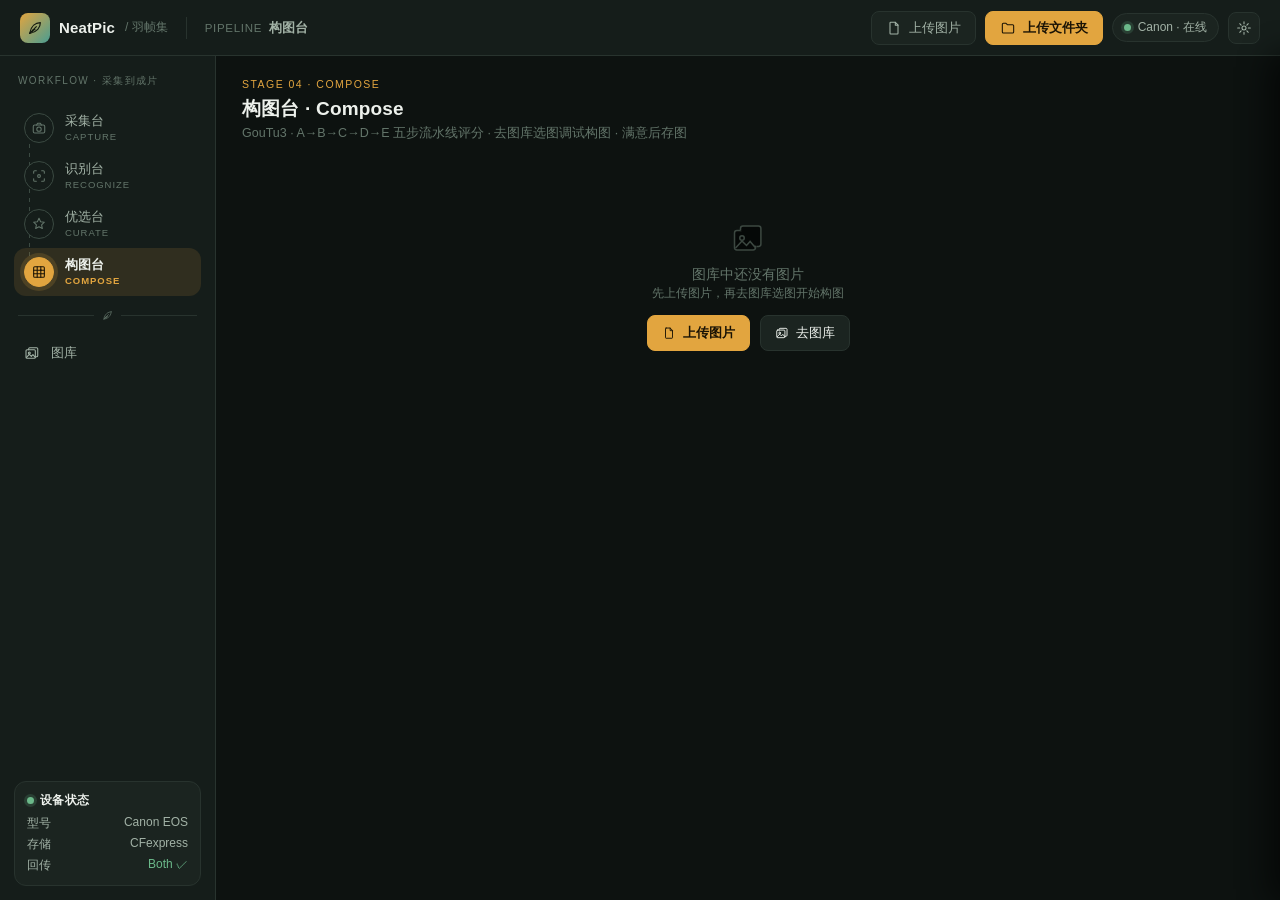
==== commit 4f19dee2: "Remove recognize_server.py and add report.html for aesthetic report generation and display" ====
--- a/index.html
+++ b/index.html
@@ -239,6 +239,14 @@
   transform:translateX(100%);transition:transform .25s;
 }
 .compose-drawer.open{transform:translateX(0);}
+.report-drawer{
+  position:fixed;top:56px;right:0;bottom:0;width:min(560px,100%);
+  background:var(--surface);border-left:1px solid var(--line);
+  box-shadow:-8px 0 32px rgba(0,0,0,.4);
+  z-index:110;display:flex;flex-direction:column;
+  transform:translateX(100%);transition:transform .25s;
+}
+.report-drawer.open{transform:translateX(0);}
 .drawer-head{display:flex;align-items:center;gap:10px;padding:14px 16px;
   border-bottom:1px solid var(--line);flex-shrink:0;}
 .drawer-head h3{font-size:14px;font-weight:600;flex:1;}
@@ -275,15 +283,18 @@
 .service-banner.online{border-color:rgba(107,185,138,.35);background:rgba(107,185,138,.08);color:#a8d9bd;}
 .service-banner.offline{border-color:rgba(221,130,114,.35);background:rgba(221,130,114,.08);color:#f0b3a6;}
 .service-banner code{background:var(--surface-3);padding:1px 6px;border-radius:5px;font-family:var(--mono);}
-.rec-toolbar{display:flex;align-items:center;gap:12px;margin-bottom:14px;flex-wrap:wrap;}
+.rec-toolbar{display:flex;align-items:center;gap:14px;margin-bottom:14px;flex-wrap:wrap;}
 .rec-tally{font-size:12px;color:var(--ink-3);}
-.rec-grid{display:grid;grid-template-columns:repeat(auto-fill,minmax(220px,1fr));gap:14px;}
+.lazy-toggle{display:flex;align-items:center;gap:6px;font-size:12.5px;color:var(--ink-2);cursor:pointer;}
+.lazy-toggle input{accent-color:var(--accent);}
+.rec-grid{display:grid;grid-template-columns:repeat(auto-fill,minmax(340px,1fr));gap:16px;}
 .rec-card{background:var(--surface);border:1px solid var(--line);border-radius:var(--r-lg);
   box-shadow:var(--sh1);overflow:hidden;}
-.rec-card .rec-img{width:100%;aspect-ratio:4/3;object-fit:cover;display:block;background:var(--surface-2);}
-.rec-card .rec-body{padding:12px 13px;}
+.rec-card-media{width:100%;aspect-ratio:16/10;background:var(--surface-2);overflow:hidden;}
+.rec-media-img{width:100%;height:100%;object-fit:cover;display:block;}
+.rec-card .rec-body{padding:14px 15px;}
 .rec-card .rec-name{font-size:12.5px;font-weight:600;white-space:nowrap;overflow:hidden;
-  text-overflow:ellipsis;margin-bottom:9px;}
+  text-overflow:ellipsis;margin-bottom:10px;}
 .rtk-row{margin-bottom:7px;}
 .rtk-row:last-child{margin-bottom:0;}
 .rtk-top{display:flex;justify-content:space-between;font-size:11.5px;margin-bottom:3px;gap:8px;}
@@ -293,6 +304,31 @@
 .rtk-fill{height:100%;border-radius:3px;background:var(--accent-2);}
 .rec-pending{text-align:center;padding:8px 0;color:var(--ink-3);font-size:12px;}
 .rec-error{color:var(--danger);font-size:11.5px;line-height:1.5;}
+.rec-birds{display:flex;flex-direction:column;gap:9px;margin-bottom:13px;}
+.rec-bird-row{display:flex;gap:10px;padding:9px;background:var(--surface-2);border-radius:var(--r-sm);}
+.rec-crop{width:52px;height:52px;object-fit:cover;border-radius:8px;flex-shrink:0;background:var(--surface-3);}
+.rec-bird-info{flex:1;min-width:0;}
+.rec-encyclopedia{margin-top:7px;font-size:11.5px;color:var(--ink-3);line-height:1.65;}
+.rec-encyclopedia div{margin-bottom:2px;}
+.rec-encyclopedia b{color:var(--ink-2);}
+.rec-aesthetic{margin-bottom:13px;padding-top:11px;border-top:1px solid var(--line);}
+.rec-aesthetic-total{display:flex;justify-content:space-between;align-items:baseline;font-size:12.5px;color:var(--ink-2);margin-top:9px;}
+.rec-aesthetic-total b{font-family:var(--mono);font-size:17px;color:var(--accent);}
+.rec-critique{font-size:12px;color:var(--ink-2);line-height:1.7;
+  background:var(--surface-2);border-radius:var(--r-sm);padding:11px 12px;margin-bottom:13px;
+  max-height:220px;overflow-y:auto;}
+.rec-critique .md-h{font-size:13px;font-weight:700;color:var(--ink);margin:8px 0 6px;}
+.rec-critique .md-p{margin:0 0 8px;}
+.rec-critique .md-ul,.rec-critique .md-ol{margin:0 0 8px 18px;padding-left:8px;}
+.rec-critique .md-ul li,.rec-critique .md-ol li{margin:4px 0;}
+.rec-critique .md-blockquote{margin:8px 0;padding:8px 10px;border-left:3px solid var(--accent-2);background:rgba(255,255,255,.28);color:var(--ink-2);border-radius:4px;}
+.rec-critique .md-pre{background:#111827;color:#f3f4f6;padding:10px;border-radius:8px;overflow:auto;font-size:11.5px;line-height:1.5;margin:8px 0;}
+.rec-critique .md-code{background:rgba(0,0,0,.08);padding:1px 4px;border-radius:4px;font-family:var(--mono);font-size:11px;}
+.rec-critique .md-link{color:var(--accent-2);text-decoration:underline;}
+.rec-critique .md-hr{border:none;border-top:1px solid var(--line);margin:10px 0;}
+.rec-critique .md-spacer{height:4px;}
+.rec-lazy{border-top:1px solid var(--line);padding-top:11px;}
+.rec-lazy-img{width:100%;border-radius:var(--r-sm);display:block;margin:9px 0;}
 
 /* ================================================================
    优选台
@@ -738,7 +774,7 @@
     <div class="ph">
       <div class="eyebrow">Stage 02 · Recognize</div>
       <h1>识别台 · Recognize</h1>
-      <p>ResNet50（ImageNet 预训练）· Top-3 鸟种置信度 · 对接 <code>recognize_server.py</code></p>
+      <p>YOLOv8 检测 + DeepLabV3 分割 + CLIP 品种识别 + DeepSeek 中文百科/AI 点评 · 对接 <code>bird_classification_server.py</code></p>
     </div>
 
     <div id="recNoImg" class="no-img-tip">
@@ -754,6 +790,7 @@
 
       <div class="rec-toolbar">
         <button class="btn pri" id="btnRecognizeAll"><svg class="ic"><use href="#ic-recognize"/></svg>一键识别全部</button>
+        <label class="lazy-toggle"><input type="checkbox" id="recLazyMode">懒人模式（自动裁剪+色彩微调）</label>
         <span class="rec-tally" id="recTally"></span>
         <div class="gal-spacer"></div>
         <button class="btn sm" id="btnExportRecognize"><svg class="ic"><use href="#ic-json"/></svg>导出识别记录</button>
@@ -816,6 +853,15 @@
 </div>
 </div>
 
+<!-- ===================== 完整报告抽屉 ===================== -->
+<div class="report-drawer" id="reportDrawer">
+  <div class="drawer-head">
+    <h3 id="reportDrawerTitle">完整报告</h3>
+    <button class="btn sm" id="reportDrawerClose">✕ 关闭</button>
+  </div>
+  <div class="drawer-body report-drawer-body" id="reportDrawerBody"></div>
+</div>
+
 <!-- ===================== 构图调试抽屉 ===================== -->
 <div class="compose-drawer" id="composeDrawer">
   <div class="drawer-head">
@@ -965,54 +1011,30 @@
 function finalizeBlocks(b){ return b; }
 
 /* E: compute_score */
-function computeScore(blocks, weights){
-  if(!blocks.length) return {pos:0,ratio:0,cons:0,total:0,anchors:[]};
+// 取 top-3 色块作锚点——只给构图抽屉画色块/锚点图层用的可视化辅助，
+// 和评分本身无关，评分已经换成后端 bird_classification 管线的结果。
+function pickAnchors(blocks){
+  if(!blocks.length) return [];
   const sorted=[...blocks].sort((a,b)=>{
     if(Math.abs(b.sat-a.sat)>0.01) return b.sat-a.sat;
     if(Math.abs(a.val-b.val)>0.01) return a.val-b.val;
     return b.area-a.area;
   });
-  const anchors=sorted.slice(0,3);
-  const cross=[[1/3,1/3],[2/3,1/3],[1/3,2/3],[2/3,2/3]];
-  const thr=Math.hypot(1,1)*0.1;
-  let good=0;
-  anchors.forEach(b=>{
-    const [cx,cy]=b.center;
-    for(const [px,py] of cross){
-      if(Math.hypot(cx-px,cy-py)<=thr){good++;break;}
-    }
-  });
-  const posScore=(good/3)*100;
-
-  const colorArea={};
-  blocks.forEach(b=>{colorArea[b.color]=(colorArea[b.color]||0)+b.area;});
-  const top3=Object.entries(colorArea).sort((a,b)=>b[1]-a[1]).slice(0,3);
-  let ratioScore=0;
-  if(top3.length>=3){
-    const tot=top3.reduce((s,x)=>s+x[1],0);
-    const err=top3.map((x,i)=>Math.abs(x[1]/tot-[0.6,0.3,0.1][i])).reduce((s,v)=>s+v,0);
-    ratioScore=Math.max(0,100-err*100);
-  }
-
-  const colorHues={};
-  blocks.forEach(b=>{ if(!colorHues[b.color])colorHues[b.color]=[]; colorHues[b.color].push(b.hue); });
-  function hueStd(hs){
-    if(hs.length<2) return 0;
-    const angs=hs.map(h=>h*(Math.PI/90));
-    const re=angs.reduce((s,a)=>s+Math.cos(a),0)/angs.length;
-    const im=angs.reduce((s,a)=>s+Math.sin(a),0)/angs.length;
-    const avg=Math.atan2(im,re);
-    const diffs=angs.map(a=>{let d=Math.abs(a-avg);if(d>Math.PI)d=2*Math.PI-d;return d;});
-    return Math.sqrt(diffs.reduce((s,d)=>s+d*d,0)/diffs.length)*(180/Math.PI);
-  }
-  const consArr=Object.values(colorHues).map(hs=>100*(1-hueStd(hs)/180));
-  const consScore=consArr.length?consArr.reduce((s,x)=>s+x,0)/consArr.length:0;
-
-  const w=weights||{pos:0.3,ratio:0.4,cons:0.3};
+  return sorted.slice(0,3);
+}
+
+// 评分来源：后端 /analyze 返回的 aesthetic{composition,richness,purity} 缓存在
+// m._aesthetic 上（只在分析成功时写一次），这里只是拿缓存的三个维度分做一次
+// 加权求和——纯算术，不发请求，权重滑杆拖动可以保持实时响应。
+// 对外字段名沿用 pos/ratio/cons/total/anchors，兼容偏好学习系统等既有读取点。
+function deriveScore(m){
+  const a=m._aesthetic;
+  if(!a) return null;
+  const w=(typeof S!=='undefined'&&S.weights)||{pos:0.3,ratio:0.4,cons:0.3};
   return {
-    pos:Math.round(posScore), ratio:Math.round(ratioScore),
-    cons:Math.round(consScore), anchors,
-    total:Math.round(w.pos*posScore+w.ratio*ratioScore+w.cons*consScore),
+    pos:Math.round(a.composition), ratio:Math.round(a.richness), cons:Math.round(a.purity),
+    anchors:pickAnchors(m.blocks),
+    total:Math.round(w.pos*a.composition + w.ratio*a.richness + w.cons*a.purity),
   };
 }
 
@@ -1091,7 +1113,7 @@
 }
 
 function computePreferenceMatch(m, scheme, subjectRatio, profile){
-  if(!profile) return null;
+  if(!profile || !m.score) return null;
   const aff=Object.values(profile.schemeAffinity);
   const lo=Math.min(...aff), hi=Math.max(...aff), range=hi-lo;
   const schemeComp=range===0 ? 50 : ((profile.schemeAffinity[scheme]-lo)/range)*100;
@@ -1134,10 +1156,10 @@
           const blocks=traditionalBlocks(img,img.naturalWidth,img.naturalHeight);
           const aiR=mockAiRegions(blocks);
           const conflicts=detectConflicts(blocks,aiR,10);
-          const final=finalizeBlocks(blocks);
-          const score=computeScore(final,{pos:.3,ratio:.4,cons:.3});
+          // 评分不再上传时同步算：交给 bird_classification 后端的 /analyze，
+          // 结果缓存到 _aesthetic，上传后台自动触发分析（见 handleFiles）。
           GALLERY.push({id,name:f.name,dataURL,el:img,blocks,conflicts,
-            conflictChoice:{},conflictIdx:0,score,scheme:'thirds',ratio:20,liked:null,recognize:null});
+            conflictChoice:{},conflictIdx:0,score:null,_aesthetic:null,scheme:'thirds',ratio:20,liked:null,recognize:null});
           res();
         };
         img.src=dataURL;
@@ -1360,20 +1382,34 @@
   S.currentId=m.id;
   document.getElementById('composeNoImg').style.display='none';
   document.getElementById('composeHasImg').classList.remove('hidden');
-  // 重算 score（用当前权重）
-  const sc=computeScore(finalizeBlocks(m.blocks),S.weights);
+  // 用缓存的后端美学分（m._aesthetic）+ 当前权重重算加权总分，纯算术不发请求
+  const sc=deriveScore(m);
   m.score=sc;
+  const schemes=buildSchemes();
+  const circ=2*Math.PI*28;
+  const heroMatchEl=document.getElementById('heroMatch');
+  if(!sc){
+    // 还没跑过识别台的 /analyze，评分暂缺
+    document.getElementById('ringArc').style.strokeDashoffset=circ;
+    document.getElementById('heroNum').textContent='—';
+    document.getElementById('heroScheme').textContent='方案：'+(schemes[m.scheme||'thirds'].name)+' · 分数 '+schemes[m.scheme||'thirds'].score.toFixed(2);
+    document.getElementById('heroImg').textContent='图片：'+m.name;
+    heroMatchEl.textContent='评分中…（去识别台跑一次分析即可拿到美学评分）';
+    document.getElementById('scPos').textContent='—'; document.getElementById('scPosBar').style.width='0%';
+    document.getElementById('scRatio').textContent='—'; document.getElementById('scRatioBar').style.width='0%';
+    document.getElementById('scCons').textContent='—'; document.getElementById('scConsBar').style.width='0%';
+    updateConflictBanner(m);
+    renderComposeSidePanel(computePreferenceProfile());
+    return;
+  }
   // 更新 UI
-  const circ=2*Math.PI*28;
   document.getElementById('ringArc').style.strokeDashoffset=circ*(1-sc.total/100);
   document.getElementById('heroNum').textContent=sc.total;
-  const schemes=buildSchemes();
   document.getElementById('heroScheme').textContent='方案：'+(schemes[m.scheme||'thirds'].name)+' · 分数 '+schemes[m.scheme||'thirds'].score.toFixed(2);
   document.getElementById('heroImg').textContent='图片：'+m.name;
   const profile=computePreferenceProfile();
   const match=computePreferenceMatch(m, m.scheme||'thirds', m.ratio||20, profile);
   const rec=recommendedScheme(profile);
-  const heroMatchEl=document.getElementById('heroMatch');
   if(match===null){
     heroMatchEl.textContent='偏好学习中…（还需 '+(MIN_SAMPLES-PREFS.length)+' 次评价即可解锁匹配度）';
   }else{
@@ -1480,10 +1516,12 @@
 }
 
 /* ============================================================
-   识别台（对接 recognize_server.py，从 bird_classification_v2.ipynb 提取的 ResNet50 服务）
+   识别台（对接 bird_classification_server.py：YOLOv8 检测 + DeepLabV3 分割
+   + CLIP 品种识别 + DeepSeek 中文百科/AI 点评 + 懒人模式一键优化）
    ============================================================ */
-const RECOGNIZE_API='http://localhost:5050';
+const BIRD_API='http://localhost:5051';
 let recServiceOnline=null;
+let lazyModeOn=false;
 
 async function checkRecognizeService(){
   const banner=document.getElementById('recServiceBanner');
@@ -1491,18 +1529,25 @@
   const text=document.getElementById('recServiceText');
   if(!banner) return;
   try{
-    const r=await fetch(RECOGNIZE_API+'/health');
+    const r=await fetch(BIRD_API+'/health');
     if(!r.ok) throw new Error('bad status');
     const data=await r.json();
-    recServiceOnline=true;
-    banner.className='service-banner online';
-    dot.className='dot on';
-    text.textContent='识别服务在线 · 设备 '+data.device+' · '+data.num_classes+' 个类别';
+    const ready=data.yolo_loaded && data.deeplab_loaded && data.clip_loaded;
+    recServiceOnline=ready;
+    if(ready){
+      banner.className='service-banner online';
+      dot.className='dot on';
+      text.textContent='识别服务在线 · 设备 '+data.device;
+    }else{
+      banner.className='service-banner';
+      dot.className='dot busy';
+      text.textContent='识别服务已启动，模型加载中…';
+    }
   }catch(e){
     recServiceOnline=false;
     banner.className='service-banner offline';
     dot.className='dot';
-    text.innerHTML='识别服务未连接 · 请先运行 <code>python3 recognize_server.py</code>（默认监听 5050 端口）';
+    text.innerHTML='识别服务未连接 · 请先运行 <code>python3 bird_classification_server.py</code>（默认监听 5051 端口）';
   }
 }
 
@@ -1511,41 +1556,225 @@
   return r.blob();
 }
 
-async function recognizeOne(m){
+async function analyzeOne(m){
   try{
     const blob=await dataURLToBlob(m.dataURL);
     const fd=new FormData();
     fd.append('image', blob, m.name);
-    const r=await fetch(RECOGNIZE_API+'/recognize', {method:'POST', body:fd});
+    fd.append('lazy_mode', lazyModeOn ? 'true' : 'false');
+    const r=await fetch(BIRD_API+'/analyze', {method:'POST', body:fd});
     const data=await r.json();
-    if(!r.ok || data.error) throw new Error(data.error||'识别失败');
-    m.recognize={topk:data.predictions.map(p=>[p.label,p.confidence]), ts:Date.now()};
+    if(!r.ok || data.error) throw new Error(data.error||'分析失败');
+    m.recognize={
+      birds:data.birds, resultImage:data.result_image_data_url,
+      critique:data.ai_critique, lazy:data.lazy_mode, ts:Date.now(),
+    };
+    m._aesthetic=data.aesthetic;
+    m.score=deriveScore(m);
   }catch(e){
     m.recognize={error:e.message||String(e)};
   }
   renderRecognizePage();
-}
-
-async function recognizeAllUnrecognized(){
+  // 评分变了，优选台/构图台如果正显示着就顺手刷新
+  if(!document.getElementById('page-curate').classList.contains('hidden')) renderCuratePage();
+  if(!document.getElementById('page-compose').classList.contains('hidden')) syncComposePage();
+}
+
+async function analyzeAllUnrecognized(){
   await checkRecognizeService();
   if(!recServiceOnline) return;
   const targets=GALLERY.filter(m=>!m.recognize || m.recognize.error);
   for(const m of targets){
     m.recognize={pending:true};
     renderRecognizePage();
-    await recognizeOne(m);
+    await analyzeOne(m);
   }
 }
 
 function speciesTally(){
   const tally={};
   GALLERY.forEach(m=>{
-    if(m.recognize && m.recognize.topk){
-      const top=m.recognize.topk[0][0];
-      tally[top]=(tally[top]||0)+1;
-    }
+    (m.recognize && m.recognize.birds || []).forEach(b=>{
+      tally[b.species_en]=(tally[b.species_en]||0)+1;
+    });
   });
   return tally;
+}
+
+function birdRowHtml(b){
+  const pct=(b.species_confidence*100).toFixed(1);
+  const label=b.info && b.info.chinese_name ? `${b.species_en} · ${b.info.chinese_name}` : b.species_en;
+  const enc=b.info ? `<div class="rec-encyclopedia">
+      <div><b>学名</b>：${b.info.scientific_name||'—'}</div>
+      <div><b>简介</b>：${b.info.introduction||'—'}</div>
+      <div><b>栖息地</b>：${b.info.habitat||'—'}</div>
+      <div><b>食性</b>：${b.info.diet||'—'}</div>
+      <div><b>保护级别</b>：${b.info.conservation_status||'—'}</div>
+    </div>` : '';
+  return `<div class="rec-bird-row">
+    <img class="rec-crop" src="${b.crop_data_url}" alt="${b.species_en}">
+    <div class="rec-bird-info">
+      <div class="rtk-row">
+        <div class="rtk-top"><span class="rtk-label">${label}</span><span class="rtk-val">${pct}%</span></div>
+        <div class="rtk-track"><div class="rtk-fill" style="width:${pct}%"></div></div>
+      </div>
+      ${enc}
+    </div>
+  </div>`;
+}
+
+// DeepSeek 按 prompt 要求把点评包在 ```markdown ... ``` 代码块里，去掉首尾围栏，
+// 只留纯 markdown 正文。
+function stripMdFence(text){
+  const raw=String(text||'').trim();
+  if(!raw) return '';
+  const fenced=raw.match(/^```(?:markdown|md)?\s*\n([\s\S]*?)\n```\s*$/i);
+  if(fenced) return fenced[1].trim();
+  if(/^```/.test(raw)) return raw.replace(/^```[a-zA-Z]*\s*/,'').replace(/\s*```$/,'').trim();
+  return raw;
+}
+
+function escapeHtml(s){
+  return String(s).replace(/&/g,'&amp;').replace(/</g,'&lt;').replace(/>/g,'&gt;');
+}
+
+function formatInlineMd(text){
+  let t=escapeHtml(text);
+  t=t.replace(/`([^`]+)`/g,'<code class="md-code">$1</code>');
+  t=t.replace(/\*\*(.+?)\*\*/g,'<strong>$1</strong>');
+  t=t.replace(/(?<!\*)\*([^*]+?)\*(?!\*)/g,'<em>$1</em>');
+  t=t.replace(/\[([^\]]+)\]\((https?:\/\/[^)]+)\)/g,'<a class="md-link" href="$2" target="_blank" rel="noopener">$1</a>');
+  return t.replace(/\n/g,'<br>');
+}
+
+// 轻量 Markdown 渲染：覆盖标题、加粗、斜体、列表、引用、代码块和分隔线，
+// 不引入外部 markdown 库（单文件零依赖）。
+function renderMarkdownLite(md){
+  const raw=stripMdFence(md);
+  const lines=raw.split(/\r?\n/);
+  let html='';
+  let inList=false; let listType=null; let inCode=false; let codeLines=[];
+  const closeList=()=>{ if(inList){ html += listType==='ol' ? '</ol>' : '</ul>'; inList=false; listType=null; } };
+  const closeCode=()=>{ if(inCode){ html+=`<pre class="md-pre"><code>${escapeHtml(codeLines.join('\n'))}</code></pre>`; inCode=false; codeLines=[]; } };
+  for(let i=0;i<lines.length;i++){
+    const rawLine=lines[i];
+    const line=rawLine.trim();
+    if(!line){ closeList(); continue; }
+    if(/^```/.test(line)){
+      closeList();
+      if(inCode) closeCode();
+      else { inCode=true; codeLines=[]; }
+      continue;
+    }
+    if(inCode){ codeLines.push(rawLine); continue; }
+    const h=/^(#{1,6})\s+(.*)$/.exec(line);
+    if(h){ closeList(); const level=Math.min(h[1].length,4); html+=`<h${level} class="md-h">${formatInlineMd(h[2])}</h${level}>`; continue; }
+    if(/^>\s+/.test(line)){ closeList(); html+=`<blockquote class="md-blockquote">${formatInlineMd(line.replace(/^>\s+/,''))}</blockquote>`; continue; }
+    if(/^[-*]\s+/.test(line)){ if(!inList||listType!=='ul'){ closeList(); html+='<ul class="md-ul">'; inList=true; listType='ul'; } html+=`<li>${formatInlineMd(line.replace(/^[-*]\s+/,''))}</li>`; continue; }
+    if(/^\d+[.)]\s+/.test(line)){ if(!inList||listType!=='ol'){ closeList(); html+='<ol class="md-ol">'; inList=true; listType='ol'; } html+=`<li>${formatInlineMd(line.replace(/^\d+[.)]\s+/,''))}</li>`; continue; }
+    if(/^[-*_]{3,}$/.test(line)){ closeList(); html+='<hr class="md-hr">'; continue; }
+    closeList();
+    html+=`<p class="md-p">${formatInlineMd(line)}</p>`;
+  }
+  closeCode(); closeList();
+  return html || '<p class="md-p" style="color:var(--ink-3);">暂无内容</p>';
+}
+
+function aestheticBarsHtml(a){
+  return `
+    <div class="sbr">
+      <div class="sbr-top"><span class="sbr-name">构图</span><span class="sbr-val">${a.composition}</span></div>
+      <div class="sbr-track"><div class="sbr-fill" style="width:${a.composition}%;background:var(--c-thirds)"></div></div>
+    </div>
+    <div class="sbr">
+      <div class="sbr-top"><span class="sbr-name">色彩丰富度</span><span class="sbr-val">${a.richness}</span></div>
+      <div class="sbr-track"><div class="sbr-fill" style="width:${a.richness}%;background:var(--c-golden)"></div></div>
+    </div>
+    <div class="sbr">
+      <div class="sbr-top"><span class="sbr-name">色彩纯净度</span><span class="sbr-val">${a.purity}</span></div>
+      <div class="sbr-track"><div class="sbr-fill" style="width:${a.purity}%;background:var(--c-sym)"></div></div>
+    </div>`;
+}
+
+const REPORT_DRAWER={currentId:null};
+
+function openReportDrawer(m){
+  if(!m) return;
+  REPORT_DRAWER.currentId=m.id;
+  document.getElementById('reportDrawer').classList.add('open');
+  renderReportDrawer();
+}
+
+function closeReportDrawer(){
+  document.getElementById('reportDrawer').classList.remove('open');
+  REPORT_DRAWER.currentId=null;
+}
+
+function renderReportDrawer(){
+  const m=GALLERY.find(x=>x.id===REPORT_DRAWER.currentId);
+  if(!m){ return; }
+  const mediaSrc=(m.recognize && m.recognize.resultImage) || m.dataURL;
+  const birds=(m.recognize && m.recognize.birds) || [];
+  const critique=(m.recognize && m.recognize.critique) || '';
+  const aesthetic=m._aesthetic;
+  const score=m.score;
+  const scoreItems=[];
+  if(aesthetic){
+    scoreItems.push(['构图', aesthetic.composition], ['色彩丰富度', aesthetic.richness], ['色彩纯净度', aesthetic.purity], ['综合', aesthetic.total]);
+  }else if(score){
+    scoreItems.push(['综合', score.total], ['锚点', score.pos], ['比例', score.ratio], ['一致性', score.cons]);
+  }
+  document.getElementById('reportDrawerTitle').textContent='完整报告 · '+m.name;
+  document.getElementById('reportDrawerBody').innerHTML=`
+    <div class="report-hero">
+      <div class="report-media"><img src="${mediaSrc}" alt="${m.name}"></div>
+      <div class="report-meta">
+        <div class="report-title">${m.name}</div>
+        <div class="report-sub">查看这张照片的识别结果、评分与 DeepSeek 说明。</div>
+        <div class="report-pill">${aesthetic ? '综合分 '+aesthetic.total : (score ? '综合分 '+score.total : '暂无评分')}</div>
+      </div>
+    </div>
+    <div class="report-section">
+      <div class="dl-title">美学得分</div>
+      ${scoreItems.length ? `<div class="report-score-grid">${scoreItems.map(([k,v])=>`<div class="report-score-item"><div class="k">${k}</div><div class="v">${v}</div></div>`).join('')}</div>` : '<div class="report-empty">暂无美学评分</div>'}
+    </div>
+    <div class="report-section">
+      <div class="dl-title">识别结果</div>
+      ${birds.length ? `<div class="report-birds">${birds.map(b=>`<div class="report-bird"><img src="${b.crop_data_url}" alt="${b.species_en}"><div><div class="name">${b.species_en}</div><div class="meta">置信度：${(b.species_confidence*100).toFixed(1)}%${b.info&&b.info.chinese_name?`<br>中文名：${b.info.chinese_name}`:''}${b.info&&b.info.scientific_name?`<br>学名：${b.info.scientific_name}`:''}</div></div></div>`).join('')}</div>` : '<div class="report-empty">未检测到鸟类</div>'}
+    </div>
+    <div class="report-section">
+      <div class="dl-title">DeepSeek 说明</div>
+      <div class="report-critique">${renderMarkdownLite(stripMdFence(critique))}</div>
+    </div>
+  `;
+}
+
+function recognizedBodyHtml(m){
+  const birds=m.recognize.birds;
+  const a=m._aesthetic;
+  let html = birds.length
+    ? '<div class="rec-birds">'+birds.map(birdRowHtml).join('')+'</div>'
+    : '<div class="rec-pending">未检测到鸟类</div>';
+  if(a){
+    html += `<div class="rec-aesthetic">${aestheticBarsHtml(a)}
+      <div class="rec-aesthetic-total"><span>综合美学得分</span><b>${a.total}</b></div>
+    </div>`;
+  }
+  if(m.recognize.critique){
+    html += `<div class="rec-critique">${renderMarkdownLite(stripMdFence(m.recognize.critique))}</div>`;
+  }
+  if(a || m.recognize.critique){
+    html += `<button class="btn sm" data-report="${m.id}" style="width:100%;margin-bottom:13px;">
+      <svg class="ic"><use href="#ic-target"/></svg>查看完整报告</button>`;
+  }
+  if(m.recognize.lazy && m.recognize.lazy.applied){
+    html += `<div class="rec-lazy">
+      <div class="dl-title">懒人模式：自动裁剪 + 色彩微调</div>
+      <img class="rec-lazy-img" src="${m.recognize.lazy.optimized_image_data_url}" alt="优化后">
+      <a class="btn sm" href="${m.recognize.lazy.optimized_image_data_url}" download="neatpic_optimized_${m.name}"><svg class="ic"><use href="#ic-save"/></svg>下载优化图</a>
+    </div>`;
+  }
+  return html;
 }
 
 function renderRecognizePage(){
@@ -1556,34 +1785,35 @@
 
   const tallyEntries=Object.entries(speciesTally());
   document.getElementById('recTally').textContent = tallyEntries.length
-    ? '已识别 '+tallyEntries.length+' 个物种：'+tallyEntries.map(([k,v])=>k+'×'+v).join('，')
+    ? '已识别 '+tallyEntries.length+' 个物种（按检测到的每只鸟统计）：'+tallyEntries.map(([k,v])=>k+'×'+v).join('，')
     : '尚未识别任何照片';
 
   document.getElementById('recGrid').innerHTML = GALLERY.map(m=>{
     let body;
     if(m.recognize && m.recognize.pending){
-      body='<div class="rec-pending">识别中…</div>';
+      body='<div class="rec-pending">分析中…（检测+分割+品种识别+百科+点评，可能需要几秒到十几秒）</div>';
     }else if(m.recognize && m.recognize.error){
-      body=`<div class="rec-error">识别失败：${m.recognize.error}</div>
+      body=`<div class="rec-error">分析失败：${m.recognize.error}</div>
         <button class="btn sm" data-retry="${m.id}" style="margin-top:8px;width:100%;">重试</button>`;
-    }else if(m.recognize && m.recognize.topk){
-      body='<div class="rec-topk">'+m.recognize.topk.map(([label,conf])=>`
-        <div class="rtk-row">
-          <div class="rtk-top"><span class="rtk-label">${label}</span><span class="rtk-val">${(conf*100).toFixed(1)}%</span></div>
-          <div class="rtk-track"><div class="rtk-fill" style="width:${(conf*100).toFixed(1)}%"></div></div>
-        </div>`).join('')+'</div>';
+    }else if(m.recognize && m.recognize.birds){
+      body=recognizedBodyHtml(m);
     }else{
-      body=`<button class="btn sm" data-recognize="${m.id}" style="width:100%;"><svg class="ic"><use href="#ic-recognize"/></svg>识别此图</button>`;
+      body=`<button class="btn sm" data-recognize="${m.id}" style="width:100%;"><svg class="ic"><use href="#ic-recognize"/></svg>分析此图</button>`;
     }
-    return `<div class="rec-card"><img class="rec-img" src="${m.dataURL}" alt="${m.name}">
+    const mediaSrc=(m.recognize && m.recognize.resultImage) || m.dataURL;
+    return `<div class="rec-card">
+      <div class="rec-card-media"><img class="rec-media-img" src="${mediaSrc}" alt="${m.name}"></div>
       <div class="rec-body"><div class="rec-name" title="${m.name}">${m.name}</div>${body}</div></div>`;
   }).join('');
 
   document.getElementById('recGrid').querySelectorAll('[data-recognize]').forEach(btn=>{
-    btn.onclick=()=>{ const m=GALLERY.find(x=>x.id===btn.dataset.recognize); if(m){ m.recognize={pending:true}; renderRecognizePage(); recognizeOne(m); } };
+    btn.onclick=()=>{ const m=GALLERY.find(x=>x.id===btn.dataset.recognize); if(m){ m.recognize={pending:true}; renderRecognizePage(); analyzeOne(m); } };
   });
   document.getElementById('recGrid').querySelectorAll('[data-retry]').forEach(btn=>{
-    btn.onclick=()=>{ const m=GALLERY.find(x=>x.id===btn.dataset.retry); if(m){ m.recognize={pending:true}; renderRecognizePage(); recognizeOne(m); } };
+    btn.onclick=()=>{ const m=GALLERY.find(x=>x.id===btn.dataset.retry); if(m){ m.recognize={pending:true}; renderRecognizePage(); analyzeOne(m); } };
+  });
+  document.getElementById('recGrid').querySelectorAll('[data-report]').forEach(btn=>{
+    btn.onclick=()=>{ const m=GALLERY.find(x=>x.id===btn.dataset.report); if(m){ openReportDrawer(m); } };
   });
 }
 
@@ -1600,18 +1830,32 @@
   if(!GALLERY.length){ noImg.style.display=''; hasImg.classList.add('hidden'); return; }
   noImg.style.display='none'; hasImg.classList.remove('hidden');
 
-  // 用当前共享权重重算所有照片的分数（只是重新调用 computeScore，不改动其内部逻辑）
-  GALLERY.forEach(m=>{ m.score=computeScore(finalizeBlocks(m.blocks), S.weights); });
+  // 只对已经缓存了后端美学分（m._aesthetic）的照片重算加权总分——纯算术，
+  // 不再像以前那样每次渲染/每次拖阈值滑杆都对全部照片重新做像素级 HSV 提取。
+  GALLERY.forEach(m=>{ if(m._aesthetic) m.score=deriveScore(m); });
 
   let list=[...GALLERY];
-  if(curateSort==='total_desc') list.sort((a,b)=>b.score.total-a.score.total);
-  else if(curateSort==='total_asc') list.sort((a,b)=>a.score.total-b.score.total);
+  if(curateSort==='total_desc') list.sort((a,b)=>(b.score?b.score.total:-1)-(a.score?a.score.total:-1));
+  else if(curateSort==='total_asc') list.sort((a,b)=>(a.score?a.score.total:101)-(b.score?b.score.total:101));
   else if(curateSort==='name') list.sort((a,b)=>a.name.localeCompare(b.name));
 
-  const passCount=list.filter(m=>m.score.total>=curateThreshold).length;
+  const scored=list.filter(m=>m.score);
+  const passCount=scored.filter(m=>m.score.total>=curateThreshold).length;
   document.getElementById('curateCount').textContent=`达标 ${passCount} / 共 ${list.length}`;
 
   document.getElementById('curateGrid').innerHTML = list.map(m=>{
+    if(!m.score){
+      const checked=curateSelected.has(m.id);
+      return `<div class="curate-card below-thresh" data-id="${m.id}">
+        <input type="checkbox" class="cc-check" data-check="${m.id}" ${checked?'checked':''}>
+        <img class="cc-img" src="${m.dataURL}" alt="${m.name}">
+        <span class="cc-score">—</span>
+        <div class="cc-body">
+          <div class="cc-name" title="${m.name}">${m.name}</div>
+          <div style="font-size:11px;color:var(--ink-3);margin-top:5px;">评分中…去识别台分析</div>
+        </div>
+      </div>`;
+    }
     const below = m.score.total < curateThreshold;
     const checked = curateSelected.has(m.id);
     return `<div class="curate-card${below?' below-thresh':''}" data-id="${m.id}">
@@ -1666,6 +1910,9 @@
   if(!document.getElementById('page-compose').classList.contains('hidden')) syncComposePage();
   if(!document.getElementById('page-recognize').classList.contains('hidden')) renderRecognizePage();
   if(!document.getElementById('page-curate').classList.contains('hidden')) renderCuratePage();
+  // 后台自动开始分析新上传的照片（拿美学评分+品种识别），不阻塞上传流程；
+  // 识别服务没启动的话 analyzeAllUnrecognized 会自己检测到并直接跳过。
+  analyzeAllUnrecognized();
 }
 
 /* ============================================================
@@ -1717,9 +1964,15 @@
   document.getElementById('tipGoGallery').onclick=()=>goPage('gallery');
 
   // 识别台
-  document.getElementById('btnRecognizeAll').onclick=recognizeAllUnrecognized;
+  document.getElementById('btnRecognizeAll').onclick=analyzeAllUnrecognized;
+  document.getElementById('recLazyMode').onchange=e=>{ lazyModeOn=e.target.checked; };
   document.getElementById('btnExportRecognize').onclick=()=>{
-    const records=GALLERY.map(m=>({name:m.name, topk:(m.recognize&&m.recognize.topk)||null}));
+    const records=GALLERY.map(m=>({
+      name:m.name,
+      birds:(m.recognize&&m.recognize.birds||[]).map(b=>({
+        species_en:b.species_en, chinese_name:b.info&&b.info.chinese_name, confidence:b.species_confidence,
+      })),
+    }));
     exportJson({records}, 'neatpic_recognize.json');
   };
 
@@ -1732,11 +1985,11 @@
     renderCuratePage();
   };
   document.getElementById('curateSelectAll').onclick=()=>{
-    GALLERY.forEach(m=>{ if(m.score.total>=curateThreshold) curateSelected.add(m.id); });
+    GALLERY.forEach(m=>{ if(m.score && m.score.total>=curateThreshold) curateSelected.add(m.id); });
     renderCuratePage();
   };
   document.getElementById('curateExport').onclick=()=>{
-    const items=GALLERY.filter(m=>curateSelected.has(m.id)).map(m=>({
+    const items=GALLERY.filter(m=>curateSelected.has(m.id) && m.score).map(m=>({
       name:m.name, total:m.score.total, pos:m.score.pos, ratio:m.score.ratio, cons:m.score.cons,
       scheme:m.scheme||'thirds', subjectRatio:m.ratio||20,
     }));
@@ -1788,6 +2041,9 @@
       weights:S.weights,image:m.name},'neatpic_info.json');
   };
 
+  // 报告抽屉
+  document.getElementById('reportDrawerClose').onclick=closeReportDrawer;
+
   // 抽屉
   document.getElementById('drawerClose').onclick=closeDrawer;
   document.getElementById('dRatio').oninput=e=>{
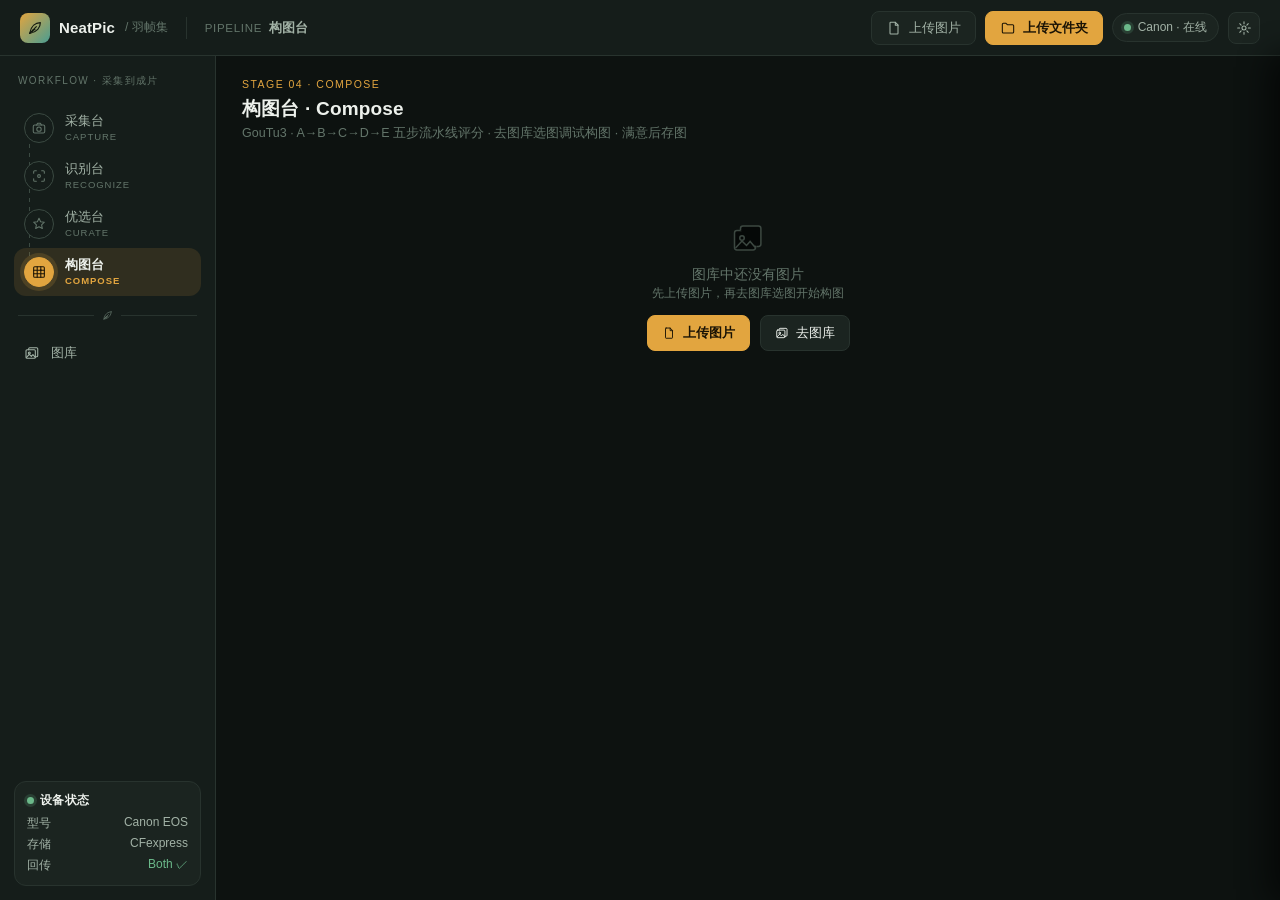
==== commit 2f974533: "修复完整报告菜单格式问题" ====
--- a/index.html
+++ b/index.html
@@ -247,6 +247,61 @@
   transform:translateX(100%);transition:transform .25s;
 }
 .report-drawer.open{transform:translateX(0);}
+
+/* --- 报告抽屉内容 --- */
+.report-drawer-body{display:flex;flex-direction:column;gap:16px;}
+.report-hero{display:flex;gap:14px;align-items:flex-start;}
+.report-media{width:160px;aspect-ratio:4/3;flex-shrink:0;
+  background:var(--surface-2);border:1px solid var(--line);
+  border-radius:var(--r-md);overflow:hidden;}
+.report-media img{width:100%;height:100%;object-fit:cover;display:block;}
+.report-meta{flex:1;min-width:0;display:flex;flex-direction:column;gap:7px;}
+.report-title{font-size:14px;font-weight:700;line-height:1.4;
+  word-break:break-word;color:var(--ink);}
+.report-sub{font-size:12px;color:var(--ink-3);line-height:1.5;}
+.report-pill{display:inline-block;width:max-content;padding:5px 10px;
+  border-radius:999px;background:var(--surface-2);border:1px solid var(--line);
+  font-size:12px;color:var(--ink-2);}
+.report-section{padding:14px;border:1px solid var(--line);
+  border-radius:var(--r-md);background:var(--surface-2);}
+.report-section .dl-title{margin-bottom:10px;}
+.report-score-grid{display:grid;
+  grid-template-columns:repeat(4,minmax(0,1fr));gap:8px;}
+.report-score-item{padding:10px 8px;border-radius:var(--r-sm);
+  background:var(--surface);border:1px solid var(--line);
+  text-align:center;}
+.report-score-item .k{font-size:10.5px;color:var(--ink-3);
+  margin-bottom:4px;text-transform:uppercase;letter-spacing:.04em;}
+.report-score-item .v{font-size:14px;font-weight:700;color:var(--ink);
+  font-family:var(--mono);}
+.report-birds{display:flex;flex-direction:column;gap:8px;}
+.report-bird{display:flex;gap:10px;padding:10px;background:var(--surface);
+  border:1px solid var(--line);border-radius:var(--r-sm);}
+.report-bird img{width:48px;height:48px;object-fit:cover;
+  border-radius:7px;flex-shrink:0;}
+.report-bird .rb-name{font-size:12.5px;font-weight:600;color:var(--ink);
+  margin-bottom:3px;}
+.report-bird .rb-meta{font-size:11px;color:var(--ink-3);line-height:1.5;}
+.report-critique{font-size:13px;color:var(--ink-2);line-height:1.75;}
+.report-critique .md-h{font-size:14px;font-weight:700;color:var(--ink);
+  margin:10px 0 6px;}
+.report-critique .md-p{margin:0 0 8px;}
+.report-critique .md-ul,.report-critique .md-ol{margin:0 0 8px 18px;
+  padding-left:8px;}
+.report-critique .md-ul li,.report-critique .md-ol li{margin:4px 0;}
+.report-critique .md-blockquote{margin:8px 0;padding:8px 10px;
+  border-left:3px solid var(--accent-2);
+  background:var(--surface);border-radius:4px;color:var(--ink-2);}
+.report-critique .md-pre{background:#111827;color:#f3f4f6;
+  padding:10px;border-radius:8px;overflow:auto;
+  font-size:11.5px;line-height:1.5;margin:8px 0;}
+.report-critique .md-code{background:rgba(0,0,0,.08);padding:1px 4px;
+  border-radius:4px;font-family:var(--mono);font-size:11px;}
+.report-critique .md-link{color:var(--accent-2);text-decoration:underline;}
+.report-critique .md-hr{border:none;border-top:1px solid var(--line);
+  margin:10px 0;}
+.report-empty{font-size:12px;color:var(--ink-3);}
+
 .drawer-head{display:flex;align-items:center;gap:10px;padding:14px 16px;
   border-bottom:1px solid var(--line);flex-shrink:0;}
 .drawer-head h3{font-size:14px;font-weight:600;flex:1;}
@@ -1740,7 +1795,7 @@
     </div>
     <div class="report-section">
       <div class="dl-title">识别结果</div>
-      ${birds.length ? `<div class="report-birds">${birds.map(b=>`<div class="report-bird"><img src="${b.crop_data_url}" alt="${b.species_en}"><div><div class="name">${b.species_en}</div><div class="meta">置信度：${(b.species_confidence*100).toFixed(1)}%${b.info&&b.info.chinese_name?`<br>中文名：${b.info.chinese_name}`:''}${b.info&&b.info.scientific_name?`<br>学名：${b.info.scientific_name}`:''}</div></div></div>`).join('')}</div>` : '<div class="report-empty">未检测到鸟类</div>'}
+      ${birds.length ? `<div class="report-birds">${birds.map(b=>`<div class="report-bird"><img src="${b.crop_data_url}" alt="${b.species_en}"><div><div class="rb-name">${b.species_en}</div><div class="rb-meta">置信度：${(b.species_confidence*100).toFixed(1)}%${b.info&&b.info.chinese_name?` · 中文名：${b.info.chinese_name}`:''}${b.info&&b.info.scientific_name?` · 学名：${b.info.scientific_name}`:''}</div></div></div>`).join('')}</div>` : '<div class="report-empty">未检测到鸟类</div>'}
     </div>
     <div class="report-section">
       <div class="dl-title">DeepSeek 说明</div>
